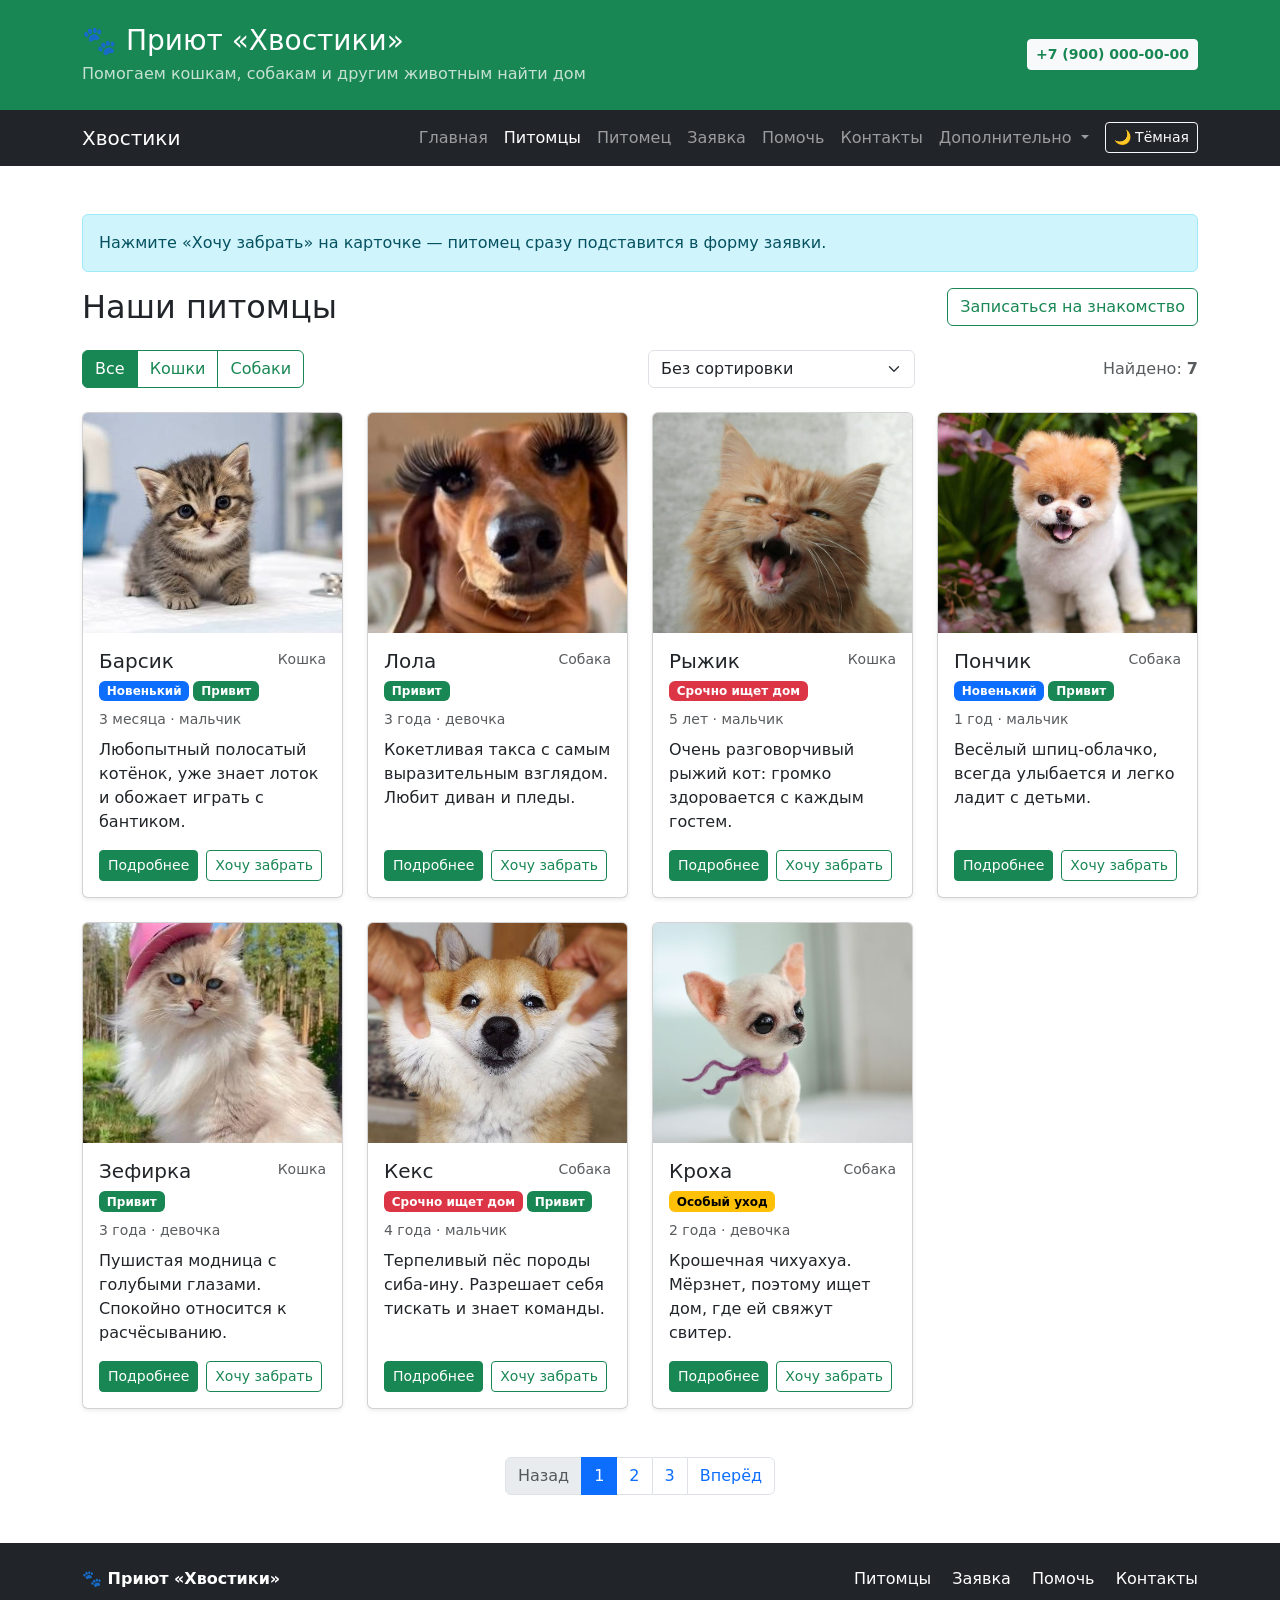
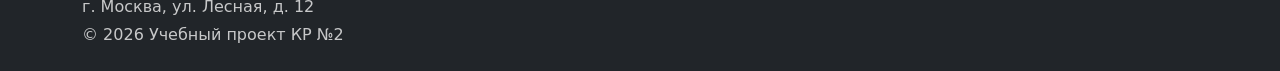
==== catalog.html @ 6a5b8a9f "feat: add real pet photos" ====
<!DOCTYPE html>
<html lang="ru">
<head>
  <meta charset="UTF-8">
  <meta name="viewport" content="width=device-width, initial-scale=1.0">
  <meta name="description" content="Каталог питомцев приюта «Хвостики»: кошки и собаки, которые ищут дом.">
  <title>Питомцы — Приют «Хвостики»</title>

  <script>
    try {
      const savedTheme = localStorage.getItem('theme');
      if (savedTheme) document.documentElement.setAttribute('data-bs-theme', savedTheme);
    } catch (e) {}
  </script>

  <link rel="stylesheet" href="vendor/bootstrap/css/bootstrap.min.css">
  <link rel="stylesheet" href="css/custom.css">
</head>
<body>
  <header class="bg-success text-white py-4">
    <div class="container">
      <div class="row align-items-center">
        <div class="col-12 col-md-8">
          <p class="h3 mb-1">🐾 Приют «Хвостики»</p>
          <p class="mb-0 opacity-75">
            Помогаем кошкам, собакам и другим животным найти дом
          </p>
        </div>

        <div class="col-12 col-md-4 text-md-end mt-3 mt-md-0">
          <a class="btn btn-light btn-sm text-success fw-semibold" href="tel:+79000000000">
            +7 (900) 000-00-00
          </a>
        </div>
      </div>
    </div>
  </header>

  <nav class="navbar navbar-expand-lg navbar-dark bg-dark">
    <div class="container">
      <a class="navbar-brand" href="index.html">Хвостики</a>

      <button
        class="navbar-toggler"
        type="button"
        data-bs-toggle="collapse"
        data-bs-target="#mainNavbar"
        aria-controls="mainNavbar"
        aria-expanded="false"
        aria-label="Переключить навигацию"
      >
        <span class="navbar-toggler-icon"></span>
      </button>

      <div class="collapse navbar-collapse" id="mainNavbar">
        <ul class="navbar-nav ms-auto align-items-lg-center">
          <li class="nav-item">
            <a class="nav-link" href="index.html">Главная</a>
          </li>
          <li class="nav-item">
            <a class="nav-link active" aria-current="page" href="catalog.html">Питомцы</a>
          </li>
          <li class="nav-item">
            <a class="nav-link" href="product.html">Питомец</a>
          </li>
          <li class="nav-item">
            <a class="nav-link" href="order.html">Заявка</a>
          </li>
          <li class="nav-item">
            <a class="nav-link" href="help.html">Помочь</a>
          </li>
          <li class="nav-item">
            <a class="nav-link" href="contacts.html">Контакты</a>
          </li>
          <li class="nav-item dropdown">
            <a
              class="nav-link dropdown-toggle"
              href="#"
              role="button"
              data-bs-toggle="dropdown"
              aria-expanded="false"
            >
              Дополнительно
            </a>
            <ul class="dropdown-menu dropdown-menu-end">
              <li><a class="dropdown-item" href="catalog.html">Все питомцы</a></li>
              <li><a class="dropdown-item" href="index.html#urgent">Срочно ищут дом</a></li>
              <li><a class="dropdown-item" href="help.html#volunteer">Стать волонтёром</a></li>
            </ul>
          </li>
          <li class="nav-item ms-lg-2">
            <button
              id="themeToggle"
              class="btn btn-outline-light btn-sm"
              type="button"
              aria-label="Переключить тему"
            >
              🌙 Тёмная
            </button>
          </li>
        </ul>
      </div>
    </div>
  </nav>

  <main class="container my-5">
    <div class="alert alert-info" role="alert">
      Нажмите «Хочу забрать» на карточке — питомец сразу подставится в форму заявки.
    </div>

    <div class="d-flex flex-wrap gap-2 justify-content-between align-items-center mb-4">
      <h1 class="h2 mb-0">Наши питомцы</h1>
      <button
        class="btn btn-outline-success"
        type="button"
        data-bs-toggle="modal"
        data-bs-target="#visitModal"
      >
        Записаться на знакомство
      </button>
    </div>

    <div class="row g-3 align-items-center mb-4">
      <div class="col-12 col-lg-6">
        <div class="btn-group flex-wrap" role="group" aria-label="Фильтр по виду животного">
          <input type="radio" class="btn-check" name="petFilter" id="filter-all" value="all" checked>
          <label class="btn btn-outline-success" for="filter-all">Все</label>

          <input type="radio" class="btn-check" name="petFilter" id="filter-cat" value="cat">
          <label class="btn btn-outline-success" for="filter-cat">Кошки</label>

          <input type="radio" class="btn-check" name="petFilter" id="filter-dog" value="dog">
          <label class="btn btn-outline-success" for="filter-dog">Собаки</label>

        </div>
      </div>

      <div class="col-12 col-md-6 col-lg-3">
        <label for="petSort" class="visually-hidden">Сортировка</label>
        <select id="petSort" class="form-select">
          <option value="default" selected>Без сортировки</option>
          <option value="young">Сначала молодые</option>
          <option value="old">Сначала взрослые</option>
        </select>
      </div>

      <div class="col-12 col-md-6 col-lg-3 text-md-end">
        <span class="text-body-secondary">Найдено: <span id="petCount" class="fw-bold">7</span></span>
      </div>
    </div>

    <div class="row g-4" id="petList">
        <div class="col-12 col-md-6 col-lg-3 pet-item" data-type="cat" data-age="3">
          <div class="card h-100 shadow-sm">
            <img src="images/barsik.jpg" class="card-img-top pet-img" alt="Полосатый котёнок Барсик сидит на столе у ветеринара" loading="lazy">
            <div class="card-body d-flex flex-column">
              <div class="d-flex justify-content-between align-items-start mb-2">
                <h3 class="card-title h5 mb-0">Барсик</h3>
                <span class="text-body-secondary small">Кошка</span>
              </div>
              <div class="d-flex flex-wrap gap-1 mb-2"><span class="badge text-bg-primary">Новенький</span> <span class="badge text-bg-success">Привит</span></div>
              <p class="small text-body-secondary mb-2">3 месяца · мальчик</p>
              <p class="card-text">Любопытный полосатый котёнок, уже знает лоток и обожает играть с бантиком.</p>

              <div class="d-flex gap-2 mt-auto">
                <a class="btn btn-success btn-sm" href="product.html">Подробнее</a>
                <a class="btn btn-outline-success btn-sm" href="order.html?pet=barsik">Хочу забрать</a>
              </div>
            </div>
          </div>
        </div>
        <div class="col-12 col-md-6 col-lg-3 pet-item" data-type="dog" data-age="36">
          <div class="card h-100 shadow-sm">
            <img src="images/lola.jpg" class="card-img-top pet-img" alt="Такса Лола смотрит в камеру" loading="lazy">
            <div class="card-body d-flex flex-column">
              <div class="d-flex justify-content-between align-items-start mb-2">
                <h3 class="card-title h5 mb-0">Лола</h3>
                <span class="text-body-secondary small">Собака</span>
              </div>
              <div class="d-flex flex-wrap gap-1 mb-2"><span class="badge text-bg-success">Привит</span></div>
              <p class="small text-body-secondary mb-2">3 года · девочка</p>
              <p class="card-text">Кокетливая такса с самым выразительным взглядом. Любит диван и пледы.</p>

              <div class="d-flex gap-2 mt-auto">
                <a class="btn btn-success btn-sm" href="product.html">Подробнее</a>
                <a class="btn btn-outline-success btn-sm" href="order.html?pet=lola">Хочу забрать</a>
              </div>
            </div>
          </div>
        </div>
        <div class="col-12 col-md-6 col-lg-3 pet-item" data-type="cat" data-age="60">
          <div class="card h-100 shadow-sm">
            <img src="images/ryzhik.jpg" class="card-img-top pet-img" alt="Рыжий кот Рыжик широко открыл рот" loading="lazy">
            <div class="card-body d-flex flex-column">
              <div class="d-flex justify-content-between align-items-start mb-2">
                <h3 class="card-title h5 mb-0">Рыжик</h3>
                <span class="text-body-secondary small">Кошка</span>
              </div>
              <div class="d-flex flex-wrap gap-1 mb-2"><span class="badge text-bg-danger">Срочно ищет дом</span></div>
              <p class="small text-body-secondary mb-2">5 лет · мальчик</p>
              <p class="card-text">Очень разговорчивый рыжий кот: громко здоровается с каждым гостем.</p>

              <div class="d-flex gap-2 mt-auto">
                <a class="btn btn-success btn-sm" href="product.html">Подробнее</a>
                <a class="btn btn-outline-success btn-sm" href="order.html?pet=ryzhik">Хочу забрать</a>
              </div>
            </div>
          </div>
        </div>
        <div class="col-12 col-md-6 col-lg-3 pet-item" data-type="dog" data-age="12">
          <div class="card h-100 shadow-sm">
            <img src="images/ponchik.jpg" class="card-img-top pet-img" alt="Белый шпиц Пончик улыбается в саду" loading="lazy">
            <div class="card-body d-flex flex-column">
              <div class="d-flex justify-content-between align-items-start mb-2">
                <h3 class="card-title h5 mb-0">Пончик</h3>
                <span class="text-body-secondary small">Собака</span>
              </div>
              <div class="d-flex flex-wrap gap-1 mb-2"><span class="badge text-bg-primary">Новенький</span> <span class="badge text-bg-success">Привит</span></div>
              <p class="small text-body-secondary mb-2">1 год · мальчик</p>
              <p class="card-text">Весёлый шпиц-облачко, всегда улыбается и легко ладит с детьми.</p>

              <div class="d-flex gap-2 mt-auto">
                <a class="btn btn-success btn-sm" href="product.html">Подробнее</a>
                <a class="btn btn-outline-success btn-sm" href="order.html?pet=ponchik">Хочу забрать</a>
              </div>
            </div>
          </div>
        </div>
        <div class="col-12 col-md-6 col-lg-3 pet-item" data-type="cat" data-age="36">
          <div class="card h-100 shadow-sm">
            <img src="images/zefirka.jpg" class="card-img-top pet-img" alt="Пушистая кошка Зефирка в розовой шляпе сидит на пне" loading="lazy">
            <div class="card-body d-flex flex-column">
              <div class="d-flex justify-content-between align-items-start mb-2">
                <h3 class="card-title h5 mb-0">Зефирка</h3>
                <span class="text-body-secondary small">Кошка</span>
              </div>
              <div class="d-flex flex-wrap gap-1 mb-2"><span class="badge text-bg-success">Привит</span></div>
              <p class="small text-body-secondary mb-2">3 года · девочка</p>
              <p class="card-text">Пушистая модница с голубыми глазами. Спокойно относится к расчёсыванию.</p>

              <div class="d-flex gap-2 mt-auto">
                <a class="btn btn-success btn-sm" href="product.html">Подробнее</a>
                <a class="btn btn-outline-success btn-sm" href="order.html?pet=zefirka">Хочу забрать</a>
              </div>
            </div>
          </div>
        </div>
        <div class="col-12 col-md-6 col-lg-3 pet-item" data-type="dog" data-age="48">
          <div class="card h-100 shadow-sm">
            <img src="images/keks.jpg" class="card-img-top pet-img" alt="Рыжая сиба-ину Кекс, которой оттягивают щёки" loading="lazy">
            <div class="card-body d-flex flex-column">
              <div class="d-flex justify-content-between align-items-start mb-2">
                <h3 class="card-title h5 mb-0">Кекс</h3>
                <span class="text-body-secondary small">Собака</span>
              </div>
              <div class="d-flex flex-wrap gap-1 mb-2"><span class="badge text-bg-danger">Срочно ищет дом</span> <span class="badge text-bg-success">Привит</span></div>
              <p class="small text-body-secondary mb-2">4 года · мальчик</p>
              <p class="card-text">Терпеливый пёс породы сиба-ину. Разрешает себя тискать и знает команды.</p>

              <div class="d-flex gap-2 mt-auto">
                <a class="btn btn-success btn-sm" href="product.html">Подробнее</a>
                <a class="btn btn-outline-success btn-sm" href="order.html?pet=keks">Хочу забрать</a>
              </div>
            </div>
          </div>
        </div>
        <div class="col-12 col-md-6 col-lg-3 pet-item" data-type="dog" data-age="24">
          <div class="card h-100 shadow-sm">
            <img src="images/kroha.jpg" class="card-img-top pet-img" alt="Маленькая чихуахуа Кроха с фиолетовым шарфиком" loading="lazy">
            <div class="card-body d-flex flex-column">
              <div class="d-flex justify-content-between align-items-start mb-2">
                <h3 class="card-title h5 mb-0">Кроха</h3>
                <span class="text-body-secondary small">Собака</span>
              </div>
              <div class="d-flex flex-wrap gap-1 mb-2"><span class="badge text-bg-warning">Особый уход</span></div>
              <p class="small text-body-secondary mb-2">2 года · девочка</p>
              <p class="card-text">Крошечная чихуахуа. Мёрзнет, поэтому ищет дом, где ей свяжут свитер.</p>

              <div class="d-flex gap-2 mt-auto">
                <a class="btn btn-success btn-sm" href="product.html">Подробнее</a>
                <a class="btn btn-outline-success btn-sm" href="order.html?pet=kroha">Хочу забрать</a>
              </div>
            </div>
          </div>
        </div>
    </div>

    <div id="petEmpty" class="alert alert-secondary mt-4 d-none" role="status">
      В этой категории пока никого нет.
    </div>

    <nav aria-label="Страницы каталога" class="mt-5">
      <ul class="pagination justify-content-center">
        <li class="page-item disabled">
          <span class="page-link">Назад</span>
        </li>
        <li class="page-item active" aria-current="page">
          <span class="page-link">1</span>
        </li>
        <li class="page-item"><a class="page-link" href="#">2</a></li>
        <li class="page-item"><a class="page-link" href="#">3</a></li>
        <li class="page-item">
          <a class="page-link" href="#">Вперёд</a>
        </li>
      </ul>
    </nav>
  </main>

  <footer class="bg-dark text-white py-4 mt-5">
    <div class="container">
      <div class="row g-3">
        <div class="col-12 col-md-6">
          <p class="fw-semibold mb-1">🐾 Приют «Хвостики»</p>
          <p class="mb-1 opacity-75">г. Москва, ул. Лесная, д. 12</p>
          <p class="mb-0 opacity-75">&copy; 2026 Учебный проект КР №2</p>
        </div>

        <div class="col-12 col-md-6 text-md-end">
          <a class="text-white text-decoration-none me-3" href="catalog.html">Питомцы</a>
          <a class="text-white text-decoration-none me-3" href="order.html">Заявка</a>
          <a class="text-white text-decoration-none me-3" href="help.html">Помочь</a>
          <a class="text-white text-decoration-none" href="contacts.html">Контакты</a>
        </div>
      </div>
    </div>
  </footer>

  <div
    class="modal fade"
    id="visitModal"
    tabindex="-1"
    aria-labelledby="visitModalLabel"
    aria-hidden="true"
  >
    <div class="modal-dialog">
      <div class="modal-content">
        <form class="js-validate-form" novalidate>
          <div class="modal-header">
            <h2 class="modal-title h5" id="visitModalLabel">
              Записаться на знакомство
            </h2>
            <button
              type="button"
              class="btn-close"
              data-bs-dismiss="modal"
              aria-label="Закрыть"
            ></button>
          </div>

          <div class="modal-body">
            <p class="text-body-secondary">
              Приходите познакомиться с питомцем вживую. Мы подтвердим время по телефону.
            </p>

            <div class="mb-3">
              <label for="visit-name" class="form-label">Имя *</label>
              <input id="visit-name" name="name" type="text" class="form-control" required>
              <div class="invalid-feedback">Введите имя.</div>
            </div>

            <div class="mb-3">
              <label for="visit-phone" class="form-label">Телефон *</label>
              <input id="visit-phone" name="phone" type="tel" class="form-control" required>
              <div class="invalid-feedback">Введите телефон.</div>
            </div>

            <div class="mb-3">
              <label for="visit-day" class="form-label">Удобный день *</label>
              <select id="visit-day" name="day" class="form-select" required>
                <option value="" selected>Выберите день</option>
                <option value="sat">Суббота</option>
                <option value="sun">Воскресенье</option>
                <option value="weekday">Будний день после 17:00</option>
              </select>
              <div class="invalid-feedback">Выберите день визита.</div>
            </div>

            <div class="form-check">
              <input id="visit-agree" name="agree" class="form-check-input" type="checkbox" required>
              <label class="form-check-label" for="visit-agree">
                Согласен на обработку данных
              </label>
            </div>
          </div>

          <div class="modal-footer">
            <button type="button" class="btn btn-secondary" data-bs-dismiss="modal">
              Закрыть
            </button>
            <button type="submit" class="btn btn-success">
              Записаться
            </button>
          </div>
        </form>
      </div>
    </div>
  </div>

  <div class="toast-container position-fixed bottom-0 end-0 p-3">
    <div id="formToast" class="toast align-items-center text-bg-success border-0" role="status" aria-live="polite" aria-atomic="true">
      <div class="d-flex">
        <div class="toast-body">
          Спасибо! Заявка отправлена, мы свяжемся с вами в течение дня.
        </div>
        <button type="button" class="btn-close btn-close-white me-2 m-auto" data-bs-dismiss="toast" aria-label="Закрыть"></button>
      </div>
    </div>
  </div>

  <script src="vendor/bootstrap/js/bootstrap.bundle.min.js"></script>
  <script src="js/main.js"></script>
</body>
</html>
---- css/custom.css ----
body {
  min-height: 100vh;
}

/* Фото питомцев в карточках */
.pet-img {
  height: 220px;
  object-fit: cover;
  object-position: center 30%;
}

/* Большое фото на странице питомца */
.pet-img-lg {
  width: 100%;
  height: 420px;
  object-fit: cover;
}

/* Слайды карусели историй */
.promo-slide {
  min-height: 280px;
  padding-inline: 4rem !important;
}

/* Цифры в блоке «Приют в цифрах» */
.stat-number {
  font-size: 2.75rem;
  font-weight: 700;
}

/* ===== Анимация смены темы: собака тянет занавес ===== */
.theme-curtain {
  position: fixed;
  top: 0;
  bottom: 0;
  left: 0;
  width: 0;
  z-index: 2000;
  pointer-events: none;
  /* складки занавеса */
  background:
    repeating-linear-gradient(
      90deg,
      rgba(255, 255, 255, 0.05) 0 18px,
      rgba(0, 0, 0, 0.25) 18px 40px
    ),
    #1f2340;
  box-shadow: 6px 0 18px rgba(0, 0, 0, 0.45);
  transition: opacity 0.3s ease;
}

.theme-curtain.is-hiding {
  opacity: 0;
}

.theme-dog {
  position: fixed;
  bottom: 12px;
  z-index: 2001;
  width: 168px;
  pointer-events: none;
  image-rendering: pixelated;
  animation: dog-trot 0.18s steps(2) infinite;
}

/* «Бег»: собака подпрыгивает на каждом шаге */
@keyframes dog-trot {
  from { transform: translateY(0); }
  to { transform: translateY(-8px); }
}
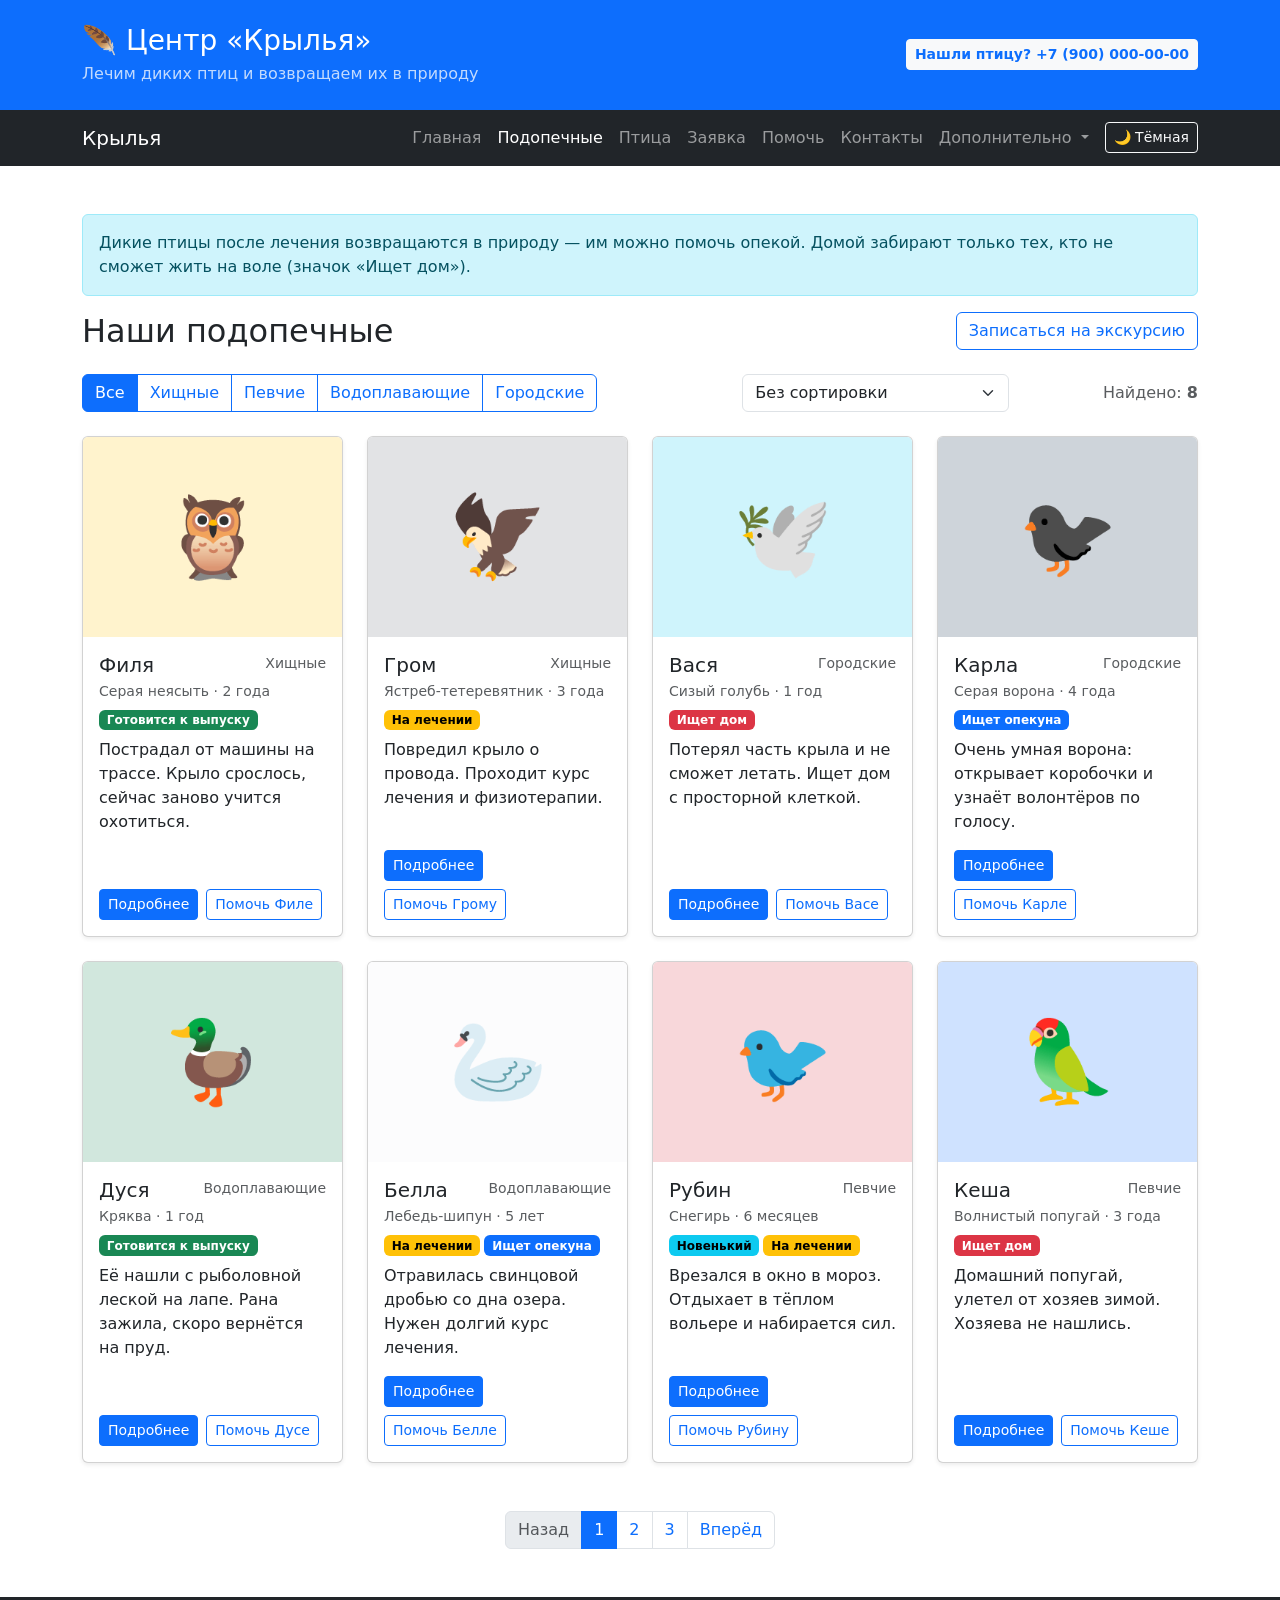
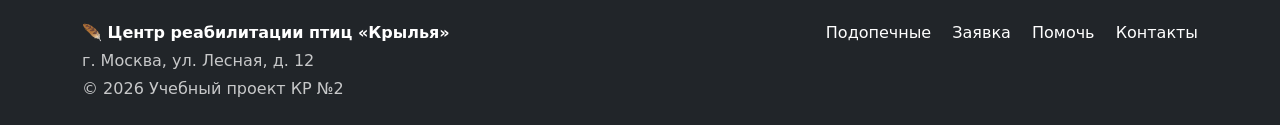
==== commit fee364ae: "feat: change project theme to bird rehabilitation center" ====
--- a/catalog.html
+++ b/catalog.html
@@ -3,8 +3,8 @@
 <head>
   <meta charset="UTF-8">
   <meta name="viewport" content="width=device-width, initial-scale=1.0">
-  <meta name="description" content="Каталог питомцев приюта «Хвостики»: кошки и собаки, которые ищут дом.">
-  <title>Питомцы — Приют «Хвостики»</title>
+  <meta name="description" content="Подопечные центра «Крылья»: хищные, певчие, водоплавающие и городские птицы на лечении и реабилитации.">
+  <title>Подопечные — Центр реабилитации птиц «Крылья»</title>
 
   <script>
     try {
@@ -17,19 +17,19 @@
   <link rel="stylesheet" href="css/custom.css">
 </head>
 <body>
-  <header class="bg-success text-white py-4">
+  <header class="bg-primary text-white py-4">
     <div class="container">
       <div class="row align-items-center">
         <div class="col-12 col-md-8">
-          <p class="h3 mb-1">🐾 Приют «Хвостики»</p>
+          <p class="h3 mb-1">🪶 Центр «Крылья»</p>
           <p class="mb-0 opacity-75">
-            Помогаем кошкам, собакам и другим животным найти дом
+            Лечим диких птиц и возвращаем их в природу
           </p>
         </div>
 
         <div class="col-12 col-md-4 text-md-end mt-3 mt-md-0">
-          <a class="btn btn-light btn-sm text-success fw-semibold" href="tel:+79000000000">
-            +7 (900) 000-00-00
+          <a class="btn btn-light btn-sm text-primary fw-semibold" href="tel:+79000000000">
+            Нашли птицу? +7 (900) 000-00-00
           </a>
         </div>
       </div>
@@ -38,7 +38,7 @@
 
   <nav class="navbar navbar-expand-lg navbar-dark bg-dark">
     <div class="container">
-      <a class="navbar-brand" href="index.html">Хвостики</a>
+      <a class="navbar-brand" href="index.html">Крылья</a>
 
       <button
         class="navbar-toggler"
@@ -58,10 +58,10 @@
             <a class="nav-link" href="index.html">Главная</a>
           </li>
           <li class="nav-item">
-            <a class="nav-link active" aria-current="page" href="catalog.html">Питомцы</a>
-          </li>
-          <li class="nav-item">
-            <a class="nav-link" href="product.html">Питомец</a>
+            <a class="nav-link active" aria-current="page" href="catalog.html">Подопечные</a>
+          </li>
+          <li class="nav-item">
+            <a class="nav-link" href="product.html">Птица</a>
           </li>
           <li class="nav-item">
             <a class="nav-link" href="order.html">Заявка</a>
@@ -83,8 +83,8 @@
               Дополнительно
             </a>
             <ul class="dropdown-menu dropdown-menu-end">
-              <li><a class="dropdown-item" href="catalog.html">Все питомцы</a></li>
-              <li><a class="dropdown-item" href="index.html#urgent">Срочно ищут дом</a></li>
+              <li><a class="dropdown-item" href="catalog.html">Все подопечные</a></li>
+              <li><a class="dropdown-item" href="contacts.html#found">Нашли птицу?</a></li>
               <li><a class="dropdown-item" href="help.html#volunteer">Стать волонтёром</a></li>
             </ul>
           </li>
@@ -105,188 +105,213 @@
 
   <main class="container my-5">
     <div class="alert alert-info" role="alert">
-      Нажмите «Хочу забрать» на карточке — питомец сразу подставится в форму заявки.
+      Дикие птицы после лечения возвращаются в природу — им можно помочь опекой.
+      Домой забирают только тех, кто не сможет жить на воле (значок «Ищет дом»).
     </div>
 
     <div class="d-flex flex-wrap gap-2 justify-content-between align-items-center mb-4">
-      <h1 class="h2 mb-0">Наши питомцы</h1>
+      <h1 class="h2 mb-0">Наши подопечные</h1>
       <button
-        class="btn btn-outline-success"
+        class="btn btn-outline-primary"
         type="button"
         data-bs-toggle="modal"
-        data-bs-target="#visitModal"
+        data-bs-target="#tourModal"
       >
-        Записаться на знакомство
+        Записаться на экскурсию
       </button>
     </div>
 
     <div class="row g-3 align-items-center mb-4">
-      <div class="col-12 col-lg-6">
-        <div class="btn-group flex-wrap" role="group" aria-label="Фильтр по виду животного">
-          <input type="radio" class="btn-check" name="petFilter" id="filter-all" value="all" checked>
-          <label class="btn btn-outline-success" for="filter-all">Все</label>
-
-          <input type="radio" class="btn-check" name="petFilter" id="filter-cat" value="cat">
-          <label class="btn btn-outline-success" for="filter-cat">Кошки</label>
-
-          <input type="radio" class="btn-check" name="petFilter" id="filter-dog" value="dog">
-          <label class="btn btn-outline-success" for="filter-dog">Собаки</label>
-
-        </div>
-      </div>
-
-      <div class="col-12 col-md-6 col-lg-3">
-        <label for="petSort" class="visually-hidden">Сортировка</label>
-        <select id="petSort" class="form-select">
+      <div class="col-12 col-xl-7">
+        <div class="btn-group flex-wrap" role="group" aria-label="Фильтр по группе птиц">
+          <input type="radio" class="btn-check" name="birdFilter" id="filter-all" value="all" checked>
+          <label class="btn btn-outline-primary" for="filter-all">Все</label>
+
+          <input type="radio" class="btn-check" name="birdFilter" id="filter-predator" value="predator">
+          <label class="btn btn-outline-primary" for="filter-predator">Хищные</label>
+
+          <input type="radio" class="btn-check" name="birdFilter" id="filter-song" value="song">
+          <label class="btn btn-outline-primary" for="filter-song">Певчие</label>
+
+          <input type="radio" class="btn-check" name="birdFilter" id="filter-water" value="water">
+          <label class="btn btn-outline-primary" for="filter-water">Водоплавающие</label>
+
+          <input type="radio" class="btn-check" name="birdFilter" id="filter-city" value="city">
+          <label class="btn btn-outline-primary" for="filter-city">Городские</label>
+        </div>
+      </div>
+
+      <div class="col-12 col-md-6 col-xl-3">
+        <label for="birdSort" class="visually-hidden">Сортировка</label>
+        <select id="birdSort" class="form-select">
           <option value="default" selected>Без сортировки</option>
           <option value="young">Сначала молодые</option>
           <option value="old">Сначала взрослые</option>
         </select>
       </div>
 
-      <div class="col-12 col-md-6 col-lg-3 text-md-end">
-        <span class="text-body-secondary">Найдено: <span id="petCount" class="fw-bold">7</span></span>
-      </div>
-    </div>
-
-    <div class="row g-4" id="petList">
-        <div class="col-12 col-md-6 col-lg-3 pet-item" data-type="cat" data-age="3">
-          <div class="card h-100 shadow-sm">
-            <img src="images/barsik.jpg" class="card-img-top pet-img" alt="Полосатый котёнок Барсик сидит на столе у ветеринара" loading="lazy">
-            <div class="card-body d-flex flex-column">
-              <div class="d-flex justify-content-between align-items-start mb-2">
-                <h3 class="card-title h5 mb-0">Барсик</h3>
-                <span class="text-body-secondary small">Кошка</span>
-              </div>
-              <div class="d-flex flex-wrap gap-1 mb-2"><span class="badge text-bg-primary">Новенький</span> <span class="badge text-bg-success">Привит</span></div>
-              <p class="small text-body-secondary mb-2">3 месяца · мальчик</p>
-              <p class="card-text">Любопытный полосатый котёнок, уже знает лоток и обожает играть с бантиком.</p>
-
-              <div class="d-flex gap-2 mt-auto">
-                <a class="btn btn-success btn-sm" href="product.html">Подробнее</a>
-                <a class="btn btn-outline-success btn-sm" href="order.html?pet=barsik">Хочу забрать</a>
-              </div>
-            </div>
-          </div>
-        </div>
-        <div class="col-12 col-md-6 col-lg-3 pet-item" data-type="dog" data-age="36">
-          <div class="card h-100 shadow-sm">
-            <img src="images/lola.jpg" class="card-img-top pet-img" alt="Такса Лола смотрит в камеру" loading="lazy">
-            <div class="card-body d-flex flex-column">
-              <div class="d-flex justify-content-between align-items-start mb-2">
-                <h3 class="card-title h5 mb-0">Лола</h3>
-                <span class="text-body-secondary small">Собака</span>
-              </div>
-              <div class="d-flex flex-wrap gap-1 mb-2"><span class="badge text-bg-success">Привит</span></div>
-              <p class="small text-body-secondary mb-2">3 года · девочка</p>
-              <p class="card-text">Кокетливая такса с самым выразительным взглядом. Любит диван и пледы.</p>
-
-              <div class="d-flex gap-2 mt-auto">
-                <a class="btn btn-success btn-sm" href="product.html">Подробнее</a>
-                <a class="btn btn-outline-success btn-sm" href="order.html?pet=lola">Хочу забрать</a>
-              </div>
-            </div>
-          </div>
-        </div>
-        <div class="col-12 col-md-6 col-lg-3 pet-item" data-type="cat" data-age="60">
-          <div class="card h-100 shadow-sm">
-            <img src="images/ryzhik.jpg" class="card-img-top pet-img" alt="Рыжий кот Рыжик широко открыл рот" loading="lazy">
-            <div class="card-body d-flex flex-column">
-              <div class="d-flex justify-content-between align-items-start mb-2">
-                <h3 class="card-title h5 mb-0">Рыжик</h3>
-                <span class="text-body-secondary small">Кошка</span>
-              </div>
-              <div class="d-flex flex-wrap gap-1 mb-2"><span class="badge text-bg-danger">Срочно ищет дом</span></div>
-              <p class="small text-body-secondary mb-2">5 лет · мальчик</p>
-              <p class="card-text">Очень разговорчивый рыжий кот: громко здоровается с каждым гостем.</p>
-
-              <div class="d-flex gap-2 mt-auto">
-                <a class="btn btn-success btn-sm" href="product.html">Подробнее</a>
-                <a class="btn btn-outline-success btn-sm" href="order.html?pet=ryzhik">Хочу забрать</a>
-              </div>
-            </div>
-          </div>
-        </div>
-        <div class="col-12 col-md-6 col-lg-3 pet-item" data-type="dog" data-age="12">
-          <div class="card h-100 shadow-sm">
-            <img src="images/ponchik.jpg" class="card-img-top pet-img" alt="Белый шпиц Пончик улыбается в саду" loading="lazy">
-            <div class="card-body d-flex flex-column">
-              <div class="d-flex justify-content-between align-items-start mb-2">
-                <h3 class="card-title h5 mb-0">Пончик</h3>
-                <span class="text-body-secondary small">Собака</span>
-              </div>
-              <div class="d-flex flex-wrap gap-1 mb-2"><span class="badge text-bg-primary">Новенький</span> <span class="badge text-bg-success">Привит</span></div>
-              <p class="small text-body-secondary mb-2">1 год · мальчик</p>
-              <p class="card-text">Весёлый шпиц-облачко, всегда улыбается и легко ладит с детьми.</p>
-
-              <div class="d-flex gap-2 mt-auto">
-                <a class="btn btn-success btn-sm" href="product.html">Подробнее</a>
-                <a class="btn btn-outline-success btn-sm" href="order.html?pet=ponchik">Хочу забрать</a>
-              </div>
-            </div>
-          </div>
-        </div>
-        <div class="col-12 col-md-6 col-lg-3 pet-item" data-type="cat" data-age="36">
-          <div class="card h-100 shadow-sm">
-            <img src="images/zefirka.jpg" class="card-img-top pet-img" alt="Пушистая кошка Зефирка в розовой шляпе сидит на пне" loading="lazy">
-            <div class="card-body d-flex flex-column">
-              <div class="d-flex justify-content-between align-items-start mb-2">
-                <h3 class="card-title h5 mb-0">Зефирка</h3>
-                <span class="text-body-secondary small">Кошка</span>
-              </div>
-              <div class="d-flex flex-wrap gap-1 mb-2"><span class="badge text-bg-success">Привит</span></div>
-              <p class="small text-body-secondary mb-2">3 года · девочка</p>
-              <p class="card-text">Пушистая модница с голубыми глазами. Спокойно относится к расчёсыванию.</p>
-
-              <div class="d-flex gap-2 mt-auto">
-                <a class="btn btn-success btn-sm" href="product.html">Подробнее</a>
-                <a class="btn btn-outline-success btn-sm" href="order.html?pet=zefirka">Хочу забрать</a>
-              </div>
-            </div>
-          </div>
-        </div>
-        <div class="col-12 col-md-6 col-lg-3 pet-item" data-type="dog" data-age="48">
-          <div class="card h-100 shadow-sm">
-            <img src="images/keks.jpg" class="card-img-top pet-img" alt="Рыжая сиба-ину Кекс, которой оттягивают щёки" loading="lazy">
-            <div class="card-body d-flex flex-column">
-              <div class="d-flex justify-content-between align-items-start mb-2">
-                <h3 class="card-title h5 mb-0">Кекс</h3>
-                <span class="text-body-secondary small">Собака</span>
-              </div>
-              <div class="d-flex flex-wrap gap-1 mb-2"><span class="badge text-bg-danger">Срочно ищет дом</span> <span class="badge text-bg-success">Привит</span></div>
-              <p class="small text-body-secondary mb-2">4 года · мальчик</p>
-              <p class="card-text">Терпеливый пёс породы сиба-ину. Разрешает себя тискать и знает команды.</p>
-
-              <div class="d-flex gap-2 mt-auto">
-                <a class="btn btn-success btn-sm" href="product.html">Подробнее</a>
-                <a class="btn btn-outline-success btn-sm" href="order.html?pet=keks">Хочу забрать</a>
-              </div>
-            </div>
-          </div>
-        </div>
-        <div class="col-12 col-md-6 col-lg-3 pet-item" data-type="dog" data-age="24">
-          <div class="card h-100 shadow-sm">
-            <img src="images/kroha.jpg" class="card-img-top pet-img" alt="Маленькая чихуахуа Кроха с фиолетовым шарфиком" loading="lazy">
-            <div class="card-body d-flex flex-column">
-              <div class="d-flex justify-content-between align-items-start mb-2">
-                <h3 class="card-title h5 mb-0">Кроха</h3>
-                <span class="text-body-secondary small">Собака</span>
-              </div>
-              <div class="d-flex flex-wrap gap-1 mb-2"><span class="badge text-bg-warning">Особый уход</span></div>
-              <p class="small text-body-secondary mb-2">2 года · девочка</p>
-              <p class="card-text">Крошечная чихуахуа. Мёрзнет, поэтому ищет дом, где ей свяжут свитер.</p>
-
-              <div class="d-flex gap-2 mt-auto">
-                <a class="btn btn-success btn-sm" href="product.html">Подробнее</a>
-                <a class="btn btn-outline-success btn-sm" href="order.html?pet=kroha">Хочу забрать</a>
-              </div>
-            </div>
-          </div>
-        </div>
-    </div>
-
-    <div id="petEmpty" class="alert alert-secondary mt-4 d-none" role="status">
-      В этой категории пока никого нет.
+      <div class="col-12 col-md-6 col-xl-2 text-md-end">
+        <span class="text-body-secondary">Найдено: <span id="birdCount" class="fw-bold">8</span></span>
+      </div>
+    </div>
+
+    <div class="row g-4" id="birdList">
+        <div class="col-12 col-md-6 col-lg-3 bird-item" data-type="predator" data-age="24">
+          <div class="card h-100 shadow-sm">
+            <div class="bird-photo bg-warning-subtle card-img-top" role="img" aria-label="Серая неясыть Филя">🦉</div>
+            <div class="card-body d-flex flex-column">
+              <div class="d-flex justify-content-between align-items-start mb-1">
+                <h3 class="card-title h5 mb-0">Филя</h3>
+                <span class="text-body-secondary small">Хищные</span>
+              </div>
+              <p class="small text-body-secondary mb-2">Серая неясыть · 2 года</p>
+              <div class="d-flex flex-wrap gap-1 mb-2"><span class="badge text-bg-success">Готовится к выпуску</span></div>
+              <p class="card-text">Пострадал от машины на трассе. Крыло срослось, сейчас заново учится охотиться.</p>
+
+              <div class="d-flex flex-wrap gap-2 mt-auto">
+                <a class="btn btn-primary btn-sm" href="product.html">Подробнее</a>
+                <a class="btn btn-outline-primary btn-sm" href="order.html?bird=filya">Помочь Филе</a>
+              </div>
+            </div>
+          </div>
+        </div>
+        <div class="col-12 col-md-6 col-lg-3 bird-item" data-type="predator" data-age="36">
+          <div class="card h-100 shadow-sm">
+            <div class="bird-photo bg-secondary-subtle card-img-top" role="img" aria-label="Ястреб-тетеревятник Гром">🦅</div>
+            <div class="card-body d-flex flex-column">
+              <div class="d-flex justify-content-between align-items-start mb-1">
+                <h3 class="card-title h5 mb-0">Гром</h3>
+                <span class="text-body-secondary small">Хищные</span>
+              </div>
+              <p class="small text-body-secondary mb-2">Ястреб-тетеревятник · 3 года</p>
+              <div class="d-flex flex-wrap gap-1 mb-2"><span class="badge text-bg-warning">На лечении</span></div>
+              <p class="card-text">Повредил крыло о провода. Проходит курс лечения и физиотерапии.</p>
+
+              <div class="d-flex flex-wrap gap-2 mt-auto">
+                <a class="btn btn-primary btn-sm" href="product-grom.html">Подробнее</a>
+                <a class="btn btn-outline-primary btn-sm" href="order.html?bird=grom">Помочь Грому</a>
+              </div>
+            </div>
+          </div>
+        </div>
+        <div class="col-12 col-md-6 col-lg-3 bird-item" data-type="city" data-age="12">
+          <div class="card h-100 shadow-sm">
+            <div class="bird-photo bg-info-subtle card-img-top" role="img" aria-label="Сизый голубь Вася">🕊️</div>
+            <div class="card-body d-flex flex-column">
+              <div class="d-flex justify-content-between align-items-start mb-1">
+                <h3 class="card-title h5 mb-0">Вася</h3>
+                <span class="text-body-secondary small">Городские</span>
+              </div>
+              <p class="small text-body-secondary mb-2">Сизый голубь · 1 год</p>
+              <div class="d-flex flex-wrap gap-1 mb-2"><span class="badge text-bg-danger">Ищет дом</span></div>
+              <p class="card-text">Потерял часть крыла и не сможет летать. Ищет дом с просторной клеткой.</p>
+
+              <div class="d-flex flex-wrap gap-2 mt-auto">
+                <a class="btn btn-primary btn-sm" href="product-vasya.html">Подробнее</a>
+                <a class="btn btn-outline-primary btn-sm" href="order.html?bird=vasya">Помочь Васе</a>
+              </div>
+            </div>
+          </div>
+        </div>
+        <div class="col-12 col-md-6 col-lg-3 bird-item" data-type="city" data-age="48">
+          <div class="card h-100 shadow-sm">
+            <div class="bird-photo bg-dark-subtle card-img-top" role="img" aria-label="Серая ворона Карла">🐦‍⬛</div>
+            <div class="card-body d-flex flex-column">
+              <div class="d-flex justify-content-between align-items-start mb-1">
+                <h3 class="card-title h5 mb-0">Карла</h3>
+                <span class="text-body-secondary small">Городские</span>
+              </div>
+              <p class="small text-body-secondary mb-2">Серая ворона · 4 года</p>
+              <div class="d-flex flex-wrap gap-1 mb-2"><span class="badge text-bg-primary">Ищет опекуна</span></div>
+              <p class="card-text">Очень умная ворона: открывает коробочки и узнаёт волонтёров по голосу.</p>
+
+              <div class="d-flex flex-wrap gap-2 mt-auto">
+                <a class="btn btn-primary btn-sm" href="product-karla.html">Подробнее</a>
+                <a class="btn btn-outline-primary btn-sm" href="order.html?bird=karla">Помочь Карле</a>
+              </div>
+            </div>
+          </div>
+        </div>
+        <div class="col-12 col-md-6 col-lg-3 bird-item" data-type="water" data-age="12">
+          <div class="card h-100 shadow-sm">
+            <div class="bird-photo bg-success-subtle card-img-top" role="img" aria-label="Кряква Дуся">🦆</div>
+            <div class="card-body d-flex flex-column">
+              <div class="d-flex justify-content-between align-items-start mb-1">
+                <h3 class="card-title h5 mb-0">Дуся</h3>
+                <span class="text-body-secondary small">Водоплавающие</span>
+              </div>
+              <p class="small text-body-secondary mb-2">Кряква · 1 год</p>
+              <div class="d-flex flex-wrap gap-1 mb-2"><span class="badge text-bg-success">Готовится к выпуску</span></div>
+              <p class="card-text">Её нашли с рыболовной леской на лапе. Рана зажила, скоро вернётся на пруд.</p>
+
+              <div class="d-flex flex-wrap gap-2 mt-auto">
+                <a class="btn btn-primary btn-sm" href="product-dusya.html">Подробнее</a>
+                <a class="btn btn-outline-primary btn-sm" href="order.html?bird=dusya">Помочь Дусе</a>
+              </div>
+            </div>
+          </div>
+        </div>
+        <div class="col-12 col-md-6 col-lg-3 bird-item" data-type="water" data-age="60">
+          <div class="card h-100 shadow-sm">
+            <div class="bird-photo bg-light-subtle card-img-top" role="img" aria-label="Лебедь-шипун Белла">🦢</div>
+            <div class="card-body d-flex flex-column">
+              <div class="d-flex justify-content-between align-items-start mb-1">
+                <h3 class="card-title h5 mb-0">Белла</h3>
+                <span class="text-body-secondary small">Водоплавающие</span>
+              </div>
+              <p class="small text-body-secondary mb-2">Лебедь-шипун · 5 лет</p>
+              <div class="d-flex flex-wrap gap-1 mb-2"><span class="badge text-bg-warning">На лечении</span> <span class="badge text-bg-primary">Ищет опекуна</span></div>
+              <p class="card-text">Отравилась свинцовой дробью со дна озера. Нужен долгий курс лечения.</p>
+
+              <div class="d-flex flex-wrap gap-2 mt-auto">
+                <a class="btn btn-primary btn-sm" href="product-bella.html">Подробнее</a>
+                <a class="btn btn-outline-primary btn-sm" href="order.html?bird=bella">Помочь Белле</a>
+              </div>
+            </div>
+          </div>
+        </div>
+        <div class="col-12 col-md-6 col-lg-3 bird-item" data-type="song" data-age="6">
+          <div class="card h-100 shadow-sm">
+            <div class="bird-photo bg-danger-subtle card-img-top" role="img" aria-label="Снегирь Рубин">🐦</div>
+            <div class="card-body d-flex flex-column">
+              <div class="d-flex justify-content-between align-items-start mb-1">
+                <h3 class="card-title h5 mb-0">Рубин</h3>
+                <span class="text-body-secondary small">Певчие</span>
+              </div>
+              <p class="small text-body-secondary mb-2">Снегирь · 6 месяцев</p>
+              <div class="d-flex flex-wrap gap-1 mb-2"><span class="badge text-bg-info">Новенький</span> <span class="badge text-bg-warning">На лечении</span></div>
+              <p class="card-text">Врезался в окно в мороз. Отдыхает в тёплом вольере и набирается сил.</p>
+
+              <div class="d-flex flex-wrap gap-2 mt-auto">
+                <a class="btn btn-primary btn-sm" href="product-rubin.html">Подробнее</a>
+                <a class="btn btn-outline-primary btn-sm" href="order.html?bird=rubin">Помочь Рубину</a>
+              </div>
+            </div>
+          </div>
+        </div>
+        <div class="col-12 col-md-6 col-lg-3 bird-item" data-type="song" data-age="36">
+          <div class="card h-100 shadow-sm">
+            <div class="bird-photo bg-primary-subtle card-img-top" role="img" aria-label="Волнистый попугай Кеша">🦜</div>
+            <div class="card-body d-flex flex-column">
+              <div class="d-flex justify-content-between align-items-start mb-1">
+                <h3 class="card-title h5 mb-0">Кеша</h3>
+                <span class="text-body-secondary small">Певчие</span>
+              </div>
+              <p class="small text-body-secondary mb-2">Волнистый попугай · 3 года</p>
+              <div class="d-flex flex-wrap gap-1 mb-2"><span class="badge text-bg-danger">Ищет дом</span></div>
+              <p class="card-text">Домашний попугай, улетел от хозяев зимой. Хозяева не нашлись.</p>
+
+              <div class="d-flex flex-wrap gap-2 mt-auto">
+                <a class="btn btn-primary btn-sm" href="product-kesha.html">Подробнее</a>
+                <a class="btn btn-outline-primary btn-sm" href="order.html?bird=kesha">Помочь Кеше</a>
+              </div>
+            </div>
+          </div>
+        </div>
+    </div>
+
+    <div id="birdEmpty" class="alert alert-secondary mt-4 d-none" role="status">
+      В этой группе сейчас нет птиц.
     </div>
 
     <nav aria-label="Страницы каталога" class="mt-5">
@@ -310,13 +335,13 @@
     <div class="container">
       <div class="row g-3">
         <div class="col-12 col-md-6">
-          <p class="fw-semibold mb-1">🐾 Приют «Хвостики»</p>
+          <p class="fw-semibold mb-1">🪶 Центр реабилитации птиц «Крылья»</p>
           <p class="mb-1 opacity-75">г. Москва, ул. Лесная, д. 12</p>
           <p class="mb-0 opacity-75">&copy; 2026 Учебный проект КР №2</p>
         </div>
 
         <div class="col-12 col-md-6 text-md-end">
-          <a class="text-white text-decoration-none me-3" href="catalog.html">Питомцы</a>
+          <a class="text-white text-decoration-none me-3" href="catalog.html">Подопечные</a>
           <a class="text-white text-decoration-none me-3" href="order.html">Заявка</a>
           <a class="text-white text-decoration-none me-3" href="help.html">Помочь</a>
           <a class="text-white text-decoration-none" href="contacts.html">Контакты</a>
@@ -327,17 +352,17 @@
 
   <div
     class="modal fade"
-    id="visitModal"
+    id="tourModal"
     tabindex="-1"
-    aria-labelledby="visitModalLabel"
+    aria-labelledby="tourModalLabel"
     aria-hidden="true"
   >
     <div class="modal-dialog">
       <div class="modal-content">
         <form class="js-validate-form" novalidate>
           <div class="modal-header">
-            <h2 class="modal-title h5" id="visitModalLabel">
-              Записаться на знакомство
+            <h2 class="modal-title h5" id="tourModalLabel">
+              Записаться на экскурсию
             </h2>
             <button
               type="button"
@@ -349,35 +374,35 @@
 
           <div class="modal-body">
             <p class="text-body-secondary">
-              Приходите познакомиться с питомцем вживую. Мы подтвердим время по телефону.
+              На экскурсии вы увидите вольеры, познакомитесь с птицами-«послами» и узнаете, как помочь найденной птице.
             </p>
 
             <div class="mb-3">
-              <label for="visit-name" class="form-label">Имя *</label>
-              <input id="visit-name" name="name" type="text" class="form-control" required>
+              <label for="tour-name" class="form-label">Имя *</label>
+              <input id="tour-name" name="name" type="text" class="form-control" required>
               <div class="invalid-feedback">Введите имя.</div>
             </div>
 
             <div class="mb-3">
-              <label for="visit-phone" class="form-label">Телефон *</label>
-              <input id="visit-phone" name="phone" type="tel" class="form-control" required>
+              <label for="tour-phone" class="form-label">Телефон *</label>
+              <input id="tour-phone" name="phone" type="tel" class="form-control" required>
               <div class="invalid-feedback">Введите телефон.</div>
             </div>
 
             <div class="mb-3">
-              <label for="visit-day" class="form-label">Удобный день *</label>
-              <select id="visit-day" name="day" class="form-select" required>
+              <label for="tour-day" class="form-label">Удобный день *</label>
+              <select id="tour-day" name="day" class="form-select" required>
                 <option value="" selected>Выберите день</option>
-                <option value="sat">Суббота</option>
-                <option value="sun">Воскресенье</option>
-                <option value="weekday">Будний день после 17:00</option>
+                <option value="sat">Суббота, 12:00</option>
+                <option value="sun">Воскресенье, 12:00</option>
+                <option value="school">Будний день — для школьной группы</option>
               </select>
-              <div class="invalid-feedback">Выберите день визита.</div>
+              <div class="invalid-feedback">Выберите день экскурсии.</div>
             </div>
 
             <div class="form-check">
-              <input id="visit-agree" name="agree" class="form-check-input" type="checkbox" required>
-              <label class="form-check-label" for="visit-agree">
+              <input id="tour-agree" name="agree" class="form-check-input" type="checkbox" required>
+              <label class="form-check-label" for="tour-agree">
                 Согласен на обработку данных
               </label>
             </div>
@@ -387,7 +412,7 @@
             <button type="button" class="btn btn-secondary" data-bs-dismiss="modal">
               Закрыть
             </button>
-            <button type="submit" class="btn btn-success">
+            <button type="submit" class="btn btn-primary">
               Записаться
             </button>
           </div>
--- a/css/custom.css
+++ b/css/custom.css
@@ -2,18 +2,19 @@
   min-height: 100vh;
 }
 
-/* Фото питомцев в карточках */
-.pet-img {
-  height: 220px;
-  object-fit: cover;
-  object-position: center 30%;
+/* Заглушка фото птицы: эмодзи на цветном фоне */
+.bird-photo {
+  height: 200px;
+  display: flex;
+  align-items: center;
+  justify-content: center;
+  font-size: 5rem;
+  line-height: 1;
 }
 
-/* Большое фото на странице питомца */
-.pet-img-lg {
-  width: 100%;
-  height: 420px;
-  object-fit: cover;
+.bird-photo-lg {
+  height: 380px;
+  font-size: 10rem;
 }
 
 /* Слайды карусели историй */
@@ -22,13 +23,13 @@
   padding-inline: 4rem !important;
 }
 
-/* Цифры в блоке «Приют в цифрах» */
+/* Цифры в блоке «Центр в цифрах» */
 .stat-number {
   font-size: 2.75rem;
   font-weight: 700;
 }
 
-/* ===== Анимация смены темы: собака тянет занавес ===== */
+/* ===== Анимация смены темы: птица тянет занавес ===== */
 .theme-curtain {
   position: fixed;
   top: 0;
@@ -37,14 +38,15 @@
   width: 0;
   z-index: 2000;
   pointer-events: none;
-  /* складки занавеса */
+  /* ночное небо со звёздами */
   background:
-    repeating-linear-gradient(
-      90deg,
-      rgba(255, 255, 255, 0.05) 0 18px,
-      rgba(0, 0, 0, 0.25) 18px 40px
-    ),
-    #1f2340;
+    radial-gradient(2px 2px at 20% 30%, #fff 50%, transparent 51%),
+    radial-gradient(2px 2px at 70% 15%, #fff 50%, transparent 51%),
+    radial-gradient(1.5px 1.5px at 45% 60%, #fff 50%, transparent 51%),
+    radial-gradient(2px 2px at 85% 75%, #fff 50%, transparent 51%),
+    radial-gradient(1.5px 1.5px at 10% 85%, #fff 50%, transparent 51%),
+    linear-gradient(180deg, #0d1b3d 0%, #1f2340 100%);
+  background-size: 240px 240px, 240px 240px, 240px 240px, 240px 240px, 240px 240px, auto;
   box-shadow: 6px 0 18px rgba(0, 0, 0, 0.45);
   transition: opacity 0.3s ease;
 }
@@ -53,18 +55,30 @@
   opacity: 0;
 }
 
-.theme-dog {
+.theme-bird {
   position: fixed;
-  bottom: 12px;
+  top: 40%;
   z-index: 2001;
   width: 168px;
+  height: 120px;
   pointer-events: none;
-  image-rendering: pixelated;
-  animation: dog-trot 0.18s steps(2) infinite;
 }
 
-/* «Бег»: собака подпрыгивает на каждом шаге */
-@keyframes dog-trot {
-  from { transform: translateY(0); }
-  to { transform: translateY(-8px); }
+/* Летит влево — отражаем по горизонтали */
+.theme-bird--left {
+  transform: scaleX(-1);
 }
+
+/* Спрайт из двух кадров: крылья вверх и вниз */
+.theme-bird__sprite {
+  width: 100%;
+  height: 100%;
+  background: url("../images/bird-sprite.png") 0 0 / 200% 100% no-repeat;
+  image-rendering: pixelated;
+  animation: bird-flap 0.24s steps(1) infinite;
+}
+
+@keyframes bird-flap {
+  0% { background-position: 0 0; }
+  50% { background-position: 100% 0; }
+}
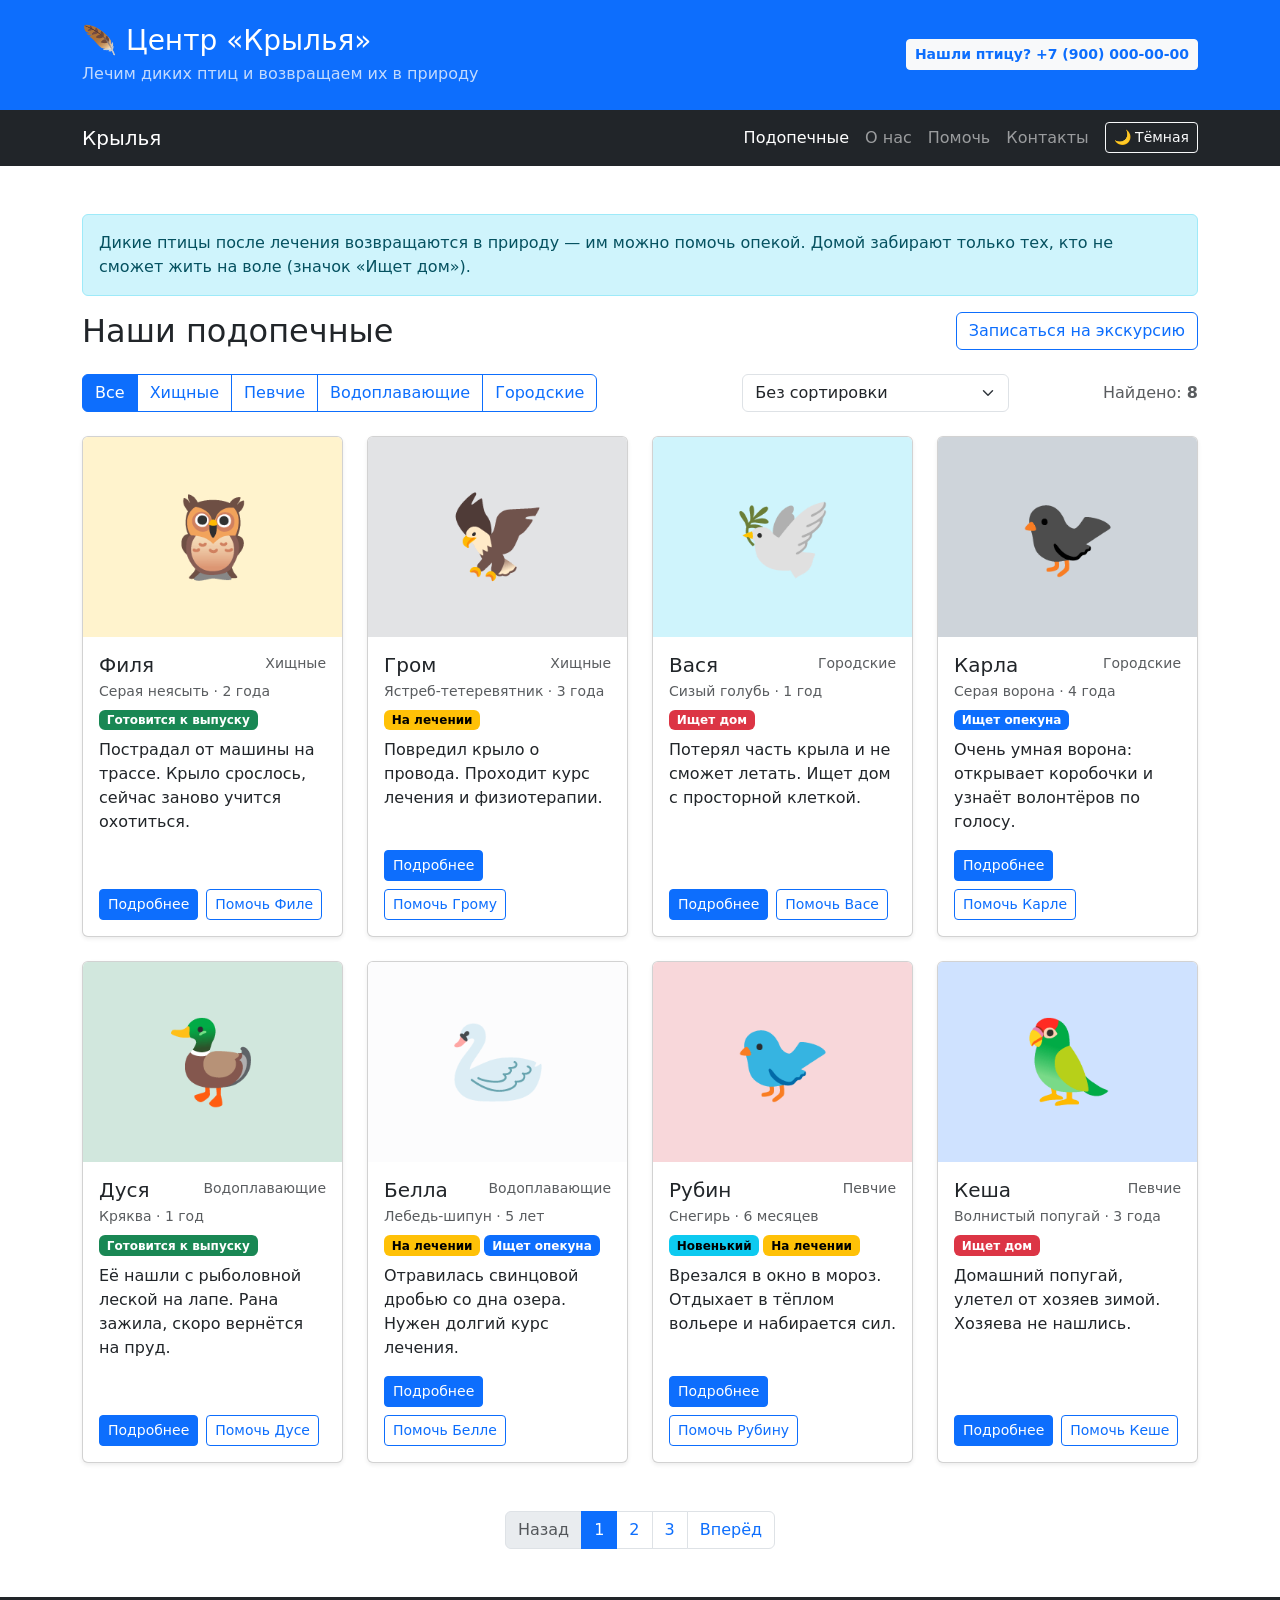
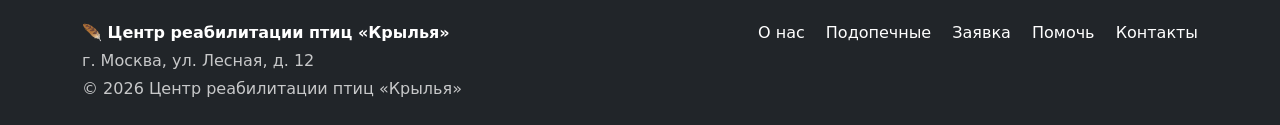
==== commit 0e85e643: "feat: add about section and simplify site navigation Increase workflow emoji size by 1.5, update sha" ====
--- a/catalog.html
+++ b/catalog.html
@@ -55,38 +55,16 @@
       <div class="collapse navbar-collapse" id="mainNavbar">
         <ul class="navbar-nav ms-auto align-items-lg-center">
           <li class="nav-item">
-            <a class="nav-link" href="index.html">Главная</a>
-          </li>
-          <li class="nav-item">
             <a class="nav-link active" aria-current="page" href="catalog.html">Подопечные</a>
           </li>
           <li class="nav-item">
-            <a class="nav-link" href="product.html">Птица</a>
-          </li>
-          <li class="nav-item">
-            <a class="nav-link" href="order.html">Заявка</a>
+            <a class="nav-link" href="index.html#about">О нас</a>
           </li>
           <li class="nav-item">
             <a class="nav-link" href="help.html">Помочь</a>
           </li>
           <li class="nav-item">
             <a class="nav-link" href="contacts.html">Контакты</a>
-          </li>
-          <li class="nav-item dropdown">
-            <a
-              class="nav-link dropdown-toggle"
-              href="#"
-              role="button"
-              data-bs-toggle="dropdown"
-              aria-expanded="false"
-            >
-              Дополнительно
-            </a>
-            <ul class="dropdown-menu dropdown-menu-end">
-              <li><a class="dropdown-item" href="catalog.html">Все подопечные</a></li>
-              <li><a class="dropdown-item" href="contacts.html#found">Нашли птицу?</a></li>
-              <li><a class="dropdown-item" href="help.html#volunteer">Стать волонтёром</a></li>
-            </ul>
           </li>
           <li class="nav-item ms-lg-2">
             <button
@@ -337,10 +315,11 @@
         <div class="col-12 col-md-6">
           <p class="fw-semibold mb-1">🪶 Центр реабилитации птиц «Крылья»</p>
           <p class="mb-1 opacity-75">г. Москва, ул. Лесная, д. 12</p>
-          <p class="mb-0 opacity-75">&copy; 2026 Учебный проект КР №2</p>
+          <p class="mb-0 opacity-75">&copy; 2026 Центр реабилитации птиц «Крылья»</p>
         </div>
 
         <div class="col-12 col-md-6 text-md-end">
+          <a class="text-white text-decoration-none me-3" href="index.html#about">О нас</a>
           <a class="text-white text-decoration-none me-3" href="catalog.html">Подопечные</a>
           <a class="text-white text-decoration-none me-3" href="order.html">Заявка</a>
           <a class="text-white text-decoration-none me-3" href="help.html">Помочь</a>
--- a/css/custom.css
+++ b/css/custom.css
@@ -27,6 +27,13 @@
 .stat-number {
   font-size: 2.75rem;
   font-weight: 700;
+}
+
+/* Эмодзи этапов работы: в 1,5 раза крупнее адаптивного размера .fs-2 */
+.workflow-emoji {
+  display: inline-block;
+  font-size: 1.5em;
+  line-height: 1;
 }
 
 /* ===== Анимация смены темы: птица тянет занавес ===== */
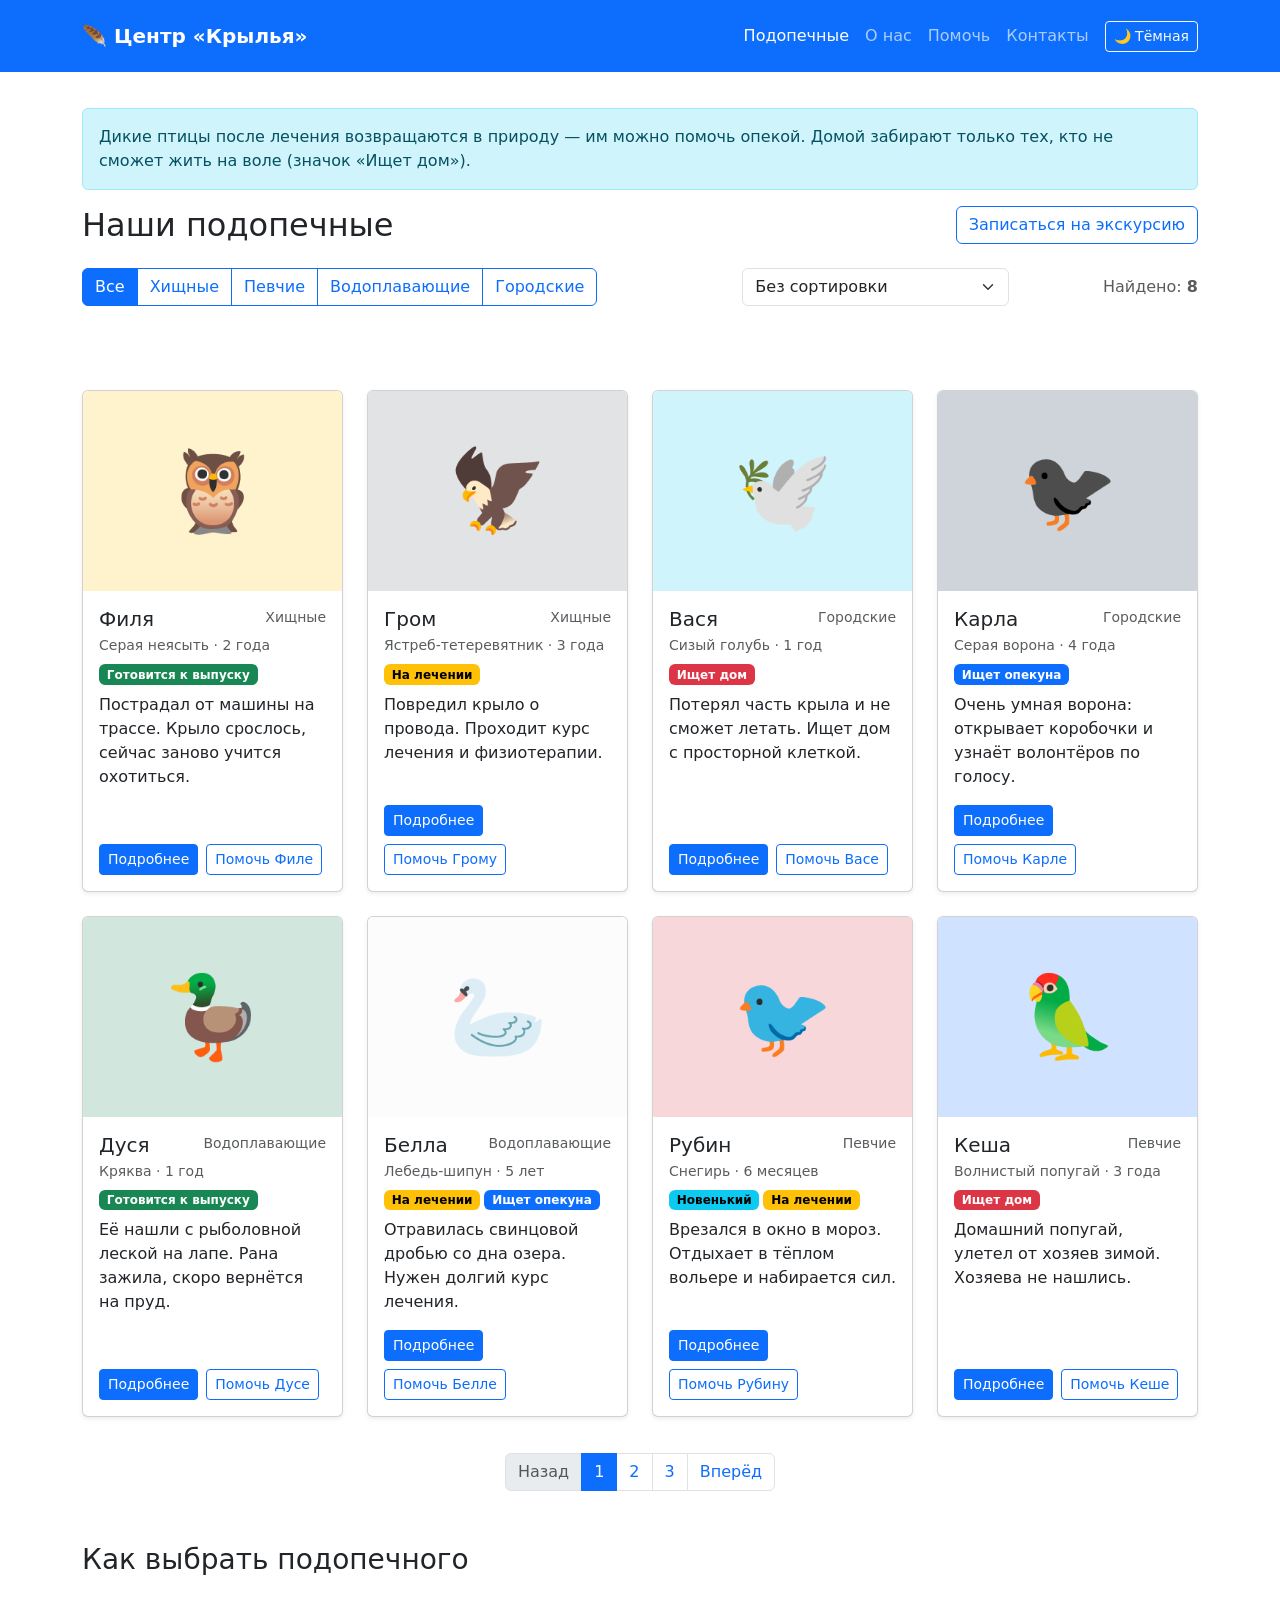
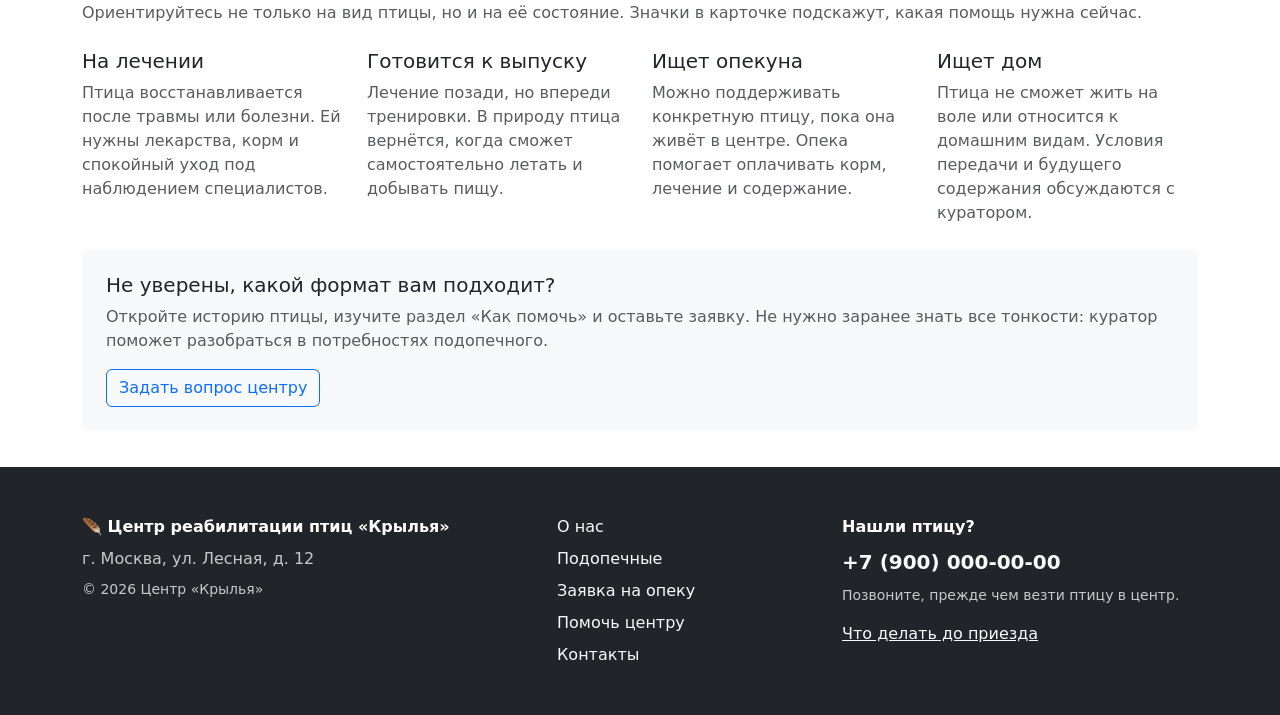
==== commit 411155ab: "feat: unify header and expand page layouts Move phone to the shared footer, enforce three/two screen" ====
--- a/catalog.html
+++ b/catalog.html
@@ -17,71 +17,55 @@
   <link rel="stylesheet" href="css/custom.css">
 </head>
 <body>
-  <header class="bg-primary text-white py-4">
-    <div class="container">
-      <div class="row align-items-center">
-        <div class="col-12 col-md-8">
-          <p class="h3 mb-1">🪶 Центр «Крылья»</p>
-          <p class="mb-0 opacity-75">
-            Лечим диких птиц и возвращаем их в природу
-          </p>
-        </div>
-
-        <div class="col-12 col-md-4 text-md-end mt-3 mt-md-0">
-          <a class="btn btn-light btn-sm text-primary fw-semibold" href="tel:+79000000000">
-            Нашли птицу? +7 (900) 000-00-00
-          </a>
-        </div>
-      </div>
-    </div>
+  <header class="site-header bg-primary" data-bs-theme="dark">
+    <nav class="navbar navbar-expand-lg py-3" aria-label="Основная навигация">
+      <div class="container">
+        <a class="navbar-brand" href="index.html">🪶 Центр «Крылья»</a>
+
+        <button
+          class="navbar-toggler"
+          type="button"
+          data-bs-toggle="collapse"
+          data-bs-target="#mainNavbar"
+          aria-controls="mainNavbar"
+          aria-expanded="false"
+          aria-label="Переключить навигацию"
+        >
+          <span class="navbar-toggler-icon"></span>
+        </button>
+
+        <div class="collapse navbar-collapse" id="mainNavbar">
+          <ul class="navbar-nav ms-auto align-items-lg-center">
+            <li class="nav-item">
+              <a class="nav-link active" aria-current="page" href="catalog.html">Подопечные</a>
+            </li>
+            <li class="nav-item">
+              <a class="nav-link" href="index.html#about">О нас</a>
+            </li>
+            <li class="nav-item">
+              <a class="nav-link" href="help.html">Помочь</a>
+            </li>
+            <li class="nav-item">
+              <a class="nav-link" href="contacts.html">Контакты</a>
+            </li>
+            <li class="nav-item ms-lg-2">
+              <button
+                id="themeToggle"
+                class="btn btn-outline-light btn-sm"
+                type="button"
+                aria-label="Переключить тему"
+              >
+                🌙 Тёмная
+              </button>
+            </li>
+          </ul>
+        </div>
+      </div>
+    </nav>
   </header>
 
-  <nav class="navbar navbar-expand-lg navbar-dark bg-dark">
-    <div class="container">
-      <a class="navbar-brand" href="index.html">Крылья</a>
-
-      <button
-        class="navbar-toggler"
-        type="button"
-        data-bs-toggle="collapse"
-        data-bs-target="#mainNavbar"
-        aria-controls="mainNavbar"
-        aria-expanded="false"
-        aria-label="Переключить навигацию"
-      >
-        <span class="navbar-toggler-icon"></span>
-      </button>
-
-      <div class="collapse navbar-collapse" id="mainNavbar">
-        <ul class="navbar-nav ms-auto align-items-lg-center">
-          <li class="nav-item">
-            <a class="nav-link active" aria-current="page" href="catalog.html">Подопечные</a>
-          </li>
-          <li class="nav-item">
-            <a class="nav-link" href="index.html#about">О нас</a>
-          </li>
-          <li class="nav-item">
-            <a class="nav-link" href="help.html">Помочь</a>
-          </li>
-          <li class="nav-item">
-            <a class="nav-link" href="contacts.html">Контакты</a>
-          </li>
-          <li class="nav-item ms-lg-2">
-            <button
-              id="themeToggle"
-              class="btn btn-outline-light btn-sm"
-              type="button"
-              aria-label="Переключить тему"
-            >
-              🌙 Тёмная
-            </button>
-          </li>
-        </ul>
-      </div>
-    </div>
-  </nav>
-
-  <main class="container my-5">
+  <main class="container page-content">
+    <div class="catalog-intro">
     <div class="alert alert-info" role="alert">
       Дикие птицы после лечения возвращаются в природу — им можно помочь опекой.
       Домой забирают только тех, кто не сможет жить на воле (значок «Ищет дом»).
@@ -131,6 +115,8 @@
       <div class="col-12 col-md-6 col-xl-2 text-md-end">
         <span class="text-body-secondary">Найдено: <span id="birdCount" class="fw-bold">8</span></span>
       </div>
+    </div>
+
     </div>
 
     <div class="row g-4" id="birdList">
@@ -307,23 +293,58 @@
         </li>
       </ul>
     </nav>
+
+    <section aria-labelledby="catalog-guide-title">
+      <h2 class="h3 mb-4" id="catalog-guide-title">Как выбрать подопечного</h2>
+      <p class="text-body-secondary mb-4">Ориентируйтесь не только на вид птицы, но и на её состояние. Значки в карточке подскажут, какая помощь нужна сейчас.</p>
+      <div class="row g-4 mb-4">
+        <div class="col-12 col-md-6 col-xl-3">
+          <h3 class="h5">На лечении</h3>
+          <p class="text-body-secondary mb-0">Птица восстанавливается после травмы или болезни. Ей нужны лекарства, корм и спокойный уход под наблюдением специалистов.</p>
+        </div>
+        <div class="col-12 col-md-6 col-xl-3">
+          <h3 class="h5">Готовится к выпуску</h3>
+          <p class="text-body-secondary mb-0">Лечение позади, но впереди тренировки. В природу птица вернётся, когда сможет самостоятельно летать и добывать пищу.</p>
+        </div>
+        <div class="col-12 col-md-6 col-xl-3">
+          <h3 class="h5">Ищет опекуна</h3>
+          <p class="text-body-secondary mb-0">Можно поддерживать конкретную птицу, пока она живёт в центре. Опека помогает оплачивать корм, лечение и содержание.</p>
+        </div>
+        <div class="col-12 col-md-6 col-xl-3">
+          <h3 class="h5">Ищет дом</h3>
+          <p class="text-body-secondary mb-0">Птица не сможет жить на воле или относится к домашним видам. Условия передачи и будущего содержания обсуждаются с куратором.</p>
+        </div>
+      </div>
+      <div class="bg-body-tertiary rounded p-4">
+        <h3 class="h5">Не уверены, какой формат вам подходит?</h3>
+        <p class="text-body-secondary">Откройте историю птицы, изучите раздел «Как помочь» и оставьте заявку. Не нужно заранее знать все тонкости: куратор поможет разобраться в потребностях подопечного.</p>
+        <a class="btn btn-outline-primary" href="contacts.html">Задать вопрос центру</a>
+      </div>
+    </section>
   </main>
 
-  <footer class="bg-dark text-white py-4 mt-5">
+  <footer class="site-footer bg-dark text-white py-5">
     <div class="container">
-      <div class="row g-3">
-        <div class="col-12 col-md-6">
-          <p class="fw-semibold mb-1">🪶 Центр реабилитации птиц «Крылья»</p>
-          <p class="mb-1 opacity-75">г. Москва, ул. Лесная, д. 12</p>
-          <p class="mb-0 opacity-75">&copy; 2026 Центр реабилитации птиц «Крылья»</p>
-        </div>
-
-        <div class="col-12 col-md-6 text-md-end">
-          <a class="text-white text-decoration-none me-3" href="index.html#about">О нас</a>
-          <a class="text-white text-decoration-none me-3" href="catalog.html">Подопечные</a>
-          <a class="text-white text-decoration-none me-3" href="order.html">Заявка</a>
-          <a class="text-white text-decoration-none me-3" href="help.html">Помочь</a>
-          <a class="text-white text-decoration-none" href="contacts.html">Контакты</a>
+      <div class="row g-4">
+        <div class="col-12 col-lg-5">
+          <p class="fw-semibold mb-2">🪶 Центр реабилитации птиц «Крылья»</p>
+          <p class="mb-2 opacity-75">г. Москва, ул. Лесная, д. 12</p>
+          <p class="small mb-0 opacity-75">&copy; 2026 Центр «Крылья»</p>
+        </div>
+        <div class="col-12 col-sm-6 col-lg-3">
+          <nav class="d-flex flex-column align-items-start gap-2" aria-label="Навигация в подвале">
+            <a class="link-light text-decoration-none" href="index.html#about">О нас</a>
+            <a class="link-light text-decoration-none" href="catalog.html">Подопечные</a>
+            <a class="link-light text-decoration-none" href="order.html">Заявка на опеку</a>
+            <a class="link-light text-decoration-none" href="help.html">Помочь центру</a>
+            <a class="link-light text-decoration-none" href="contacts.html">Контакты</a>
+          </nav>
+        </div>
+        <div class="col-12 col-sm-6 col-lg-4">
+          <p class="fw-semibold mb-2">Нашли птицу?</p>
+          <a class="link-light text-decoration-none fs-5 fw-semibold text-nowrap" href="tel:+79000000000">+7 (900) 000-00-00</a>
+          <p class="small opacity-75 mt-2 mb-3">Позвоните, прежде чем везти птицу в центр.</p>
+          <a class="link-light" href="contacts.html#found">Что делать до приезда</a>
         </div>
       </div>
     </div>
--- a/css/custom.css
+++ b/css/custom.css
@@ -1,5 +1,48 @@
+/* Полная страница: два экрана, главная — три. Контент может расти свободно. */
 body {
-  min-height: 100vh;
+  display: flex;
+  flex-direction: column;
+  min-height: 200vh;
+  min-height: 200svh;
+}
+
+body.home-page {
+  min-height: 300vh;
+  min-height: 300svh;
+}
+
+.site-header,
+.site-footer {
+  flex-shrink: 0;
+}
+
+.page-content {
+  flex: 1 0 auto;
+  display: flex;
+  flex-direction: column;
+  justify-content: space-between;
+  gap: clamp(2rem, 4vh, 3.5rem);
+  padding-block: clamp(2rem, 4vh, 3.5rem);
+}
+
+/* Отступы между крупными блоками задаёт общий ритм, а не сумма utility-классов. */
+.page-content > * {
+  margin-top: 0 !important;
+  margin-bottom: 0 !important;
+}
+
+.site-header .navbar-brand {
+  font-weight: 600;
+}
+
+.site-footer a:focus-visible {
+  outline: 2px solid currentColor;
+  outline-offset: 4px;
+}
+
+.content-note {
+  border-left: 3px solid var(--bs-primary);
+  padding-left: 1.25rem;
 }
 
 /* Заглушка фото птицы: эмодзи на цветном фоне */
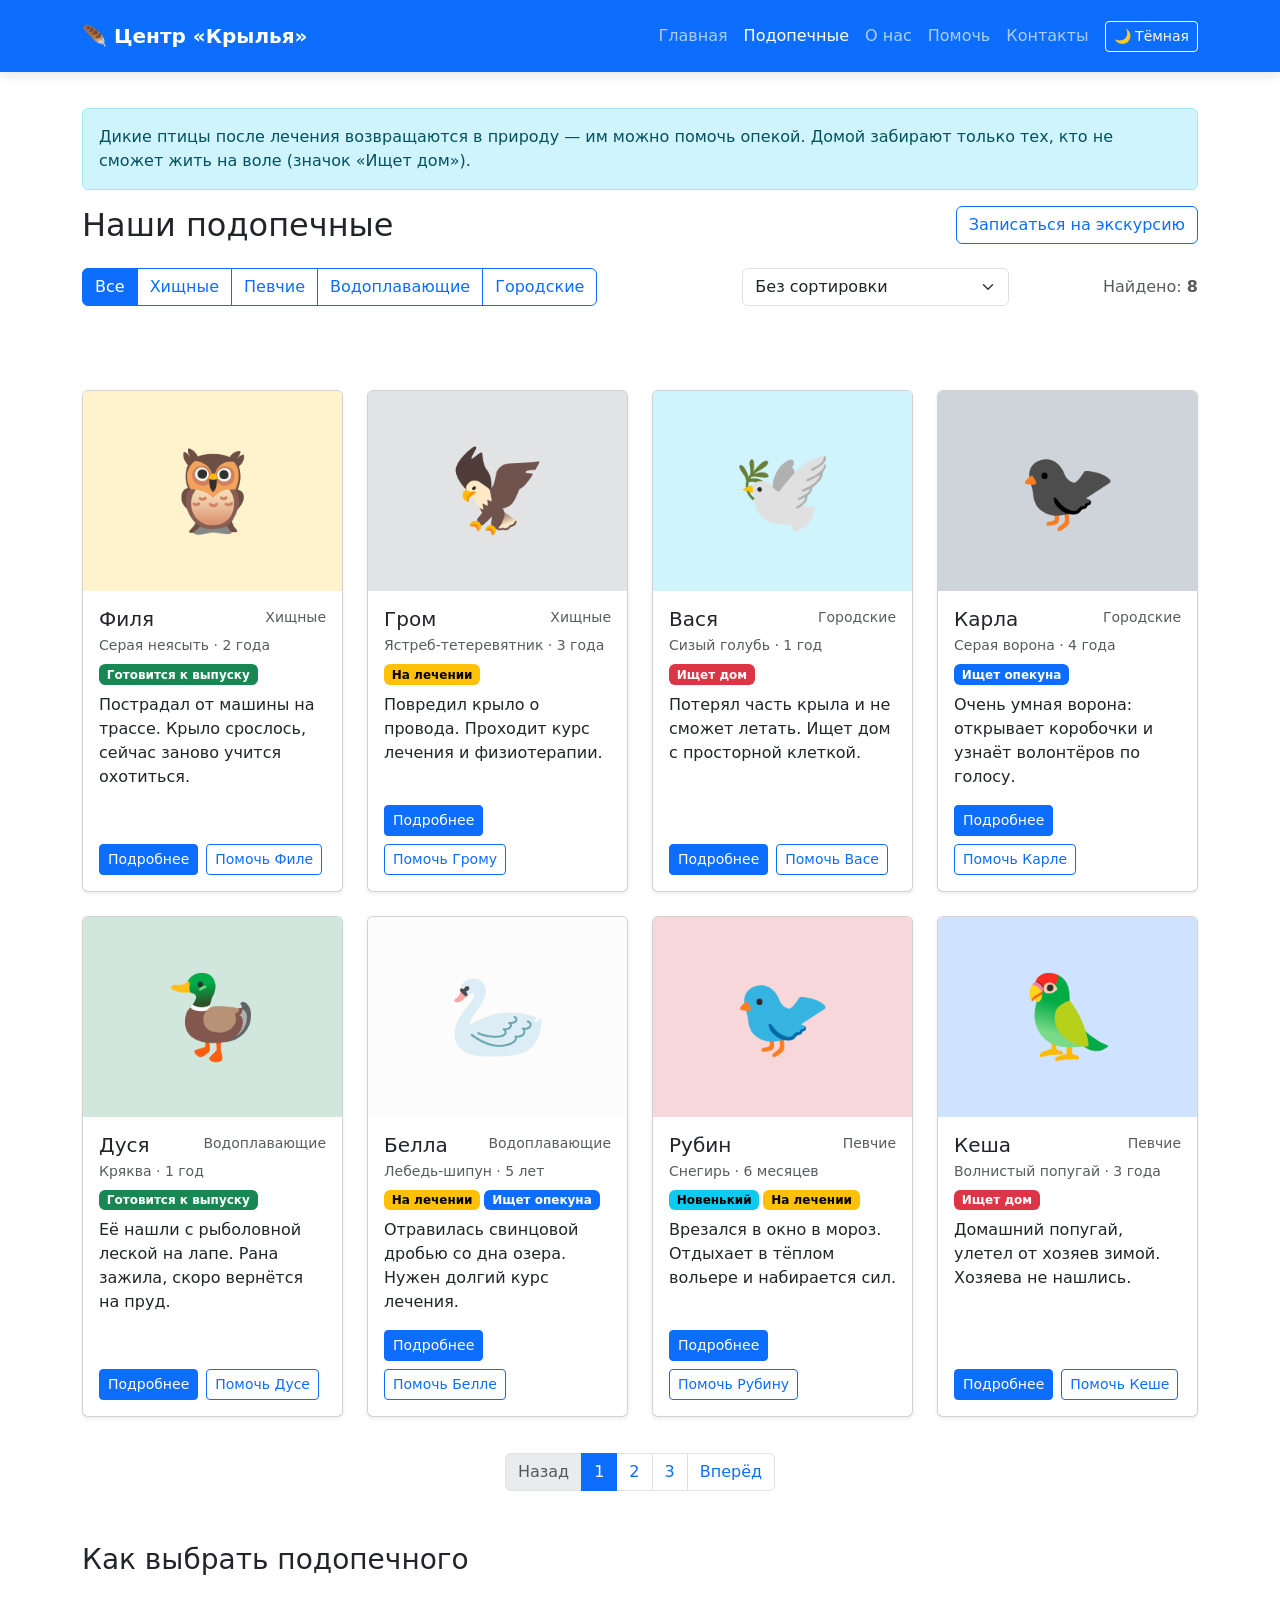
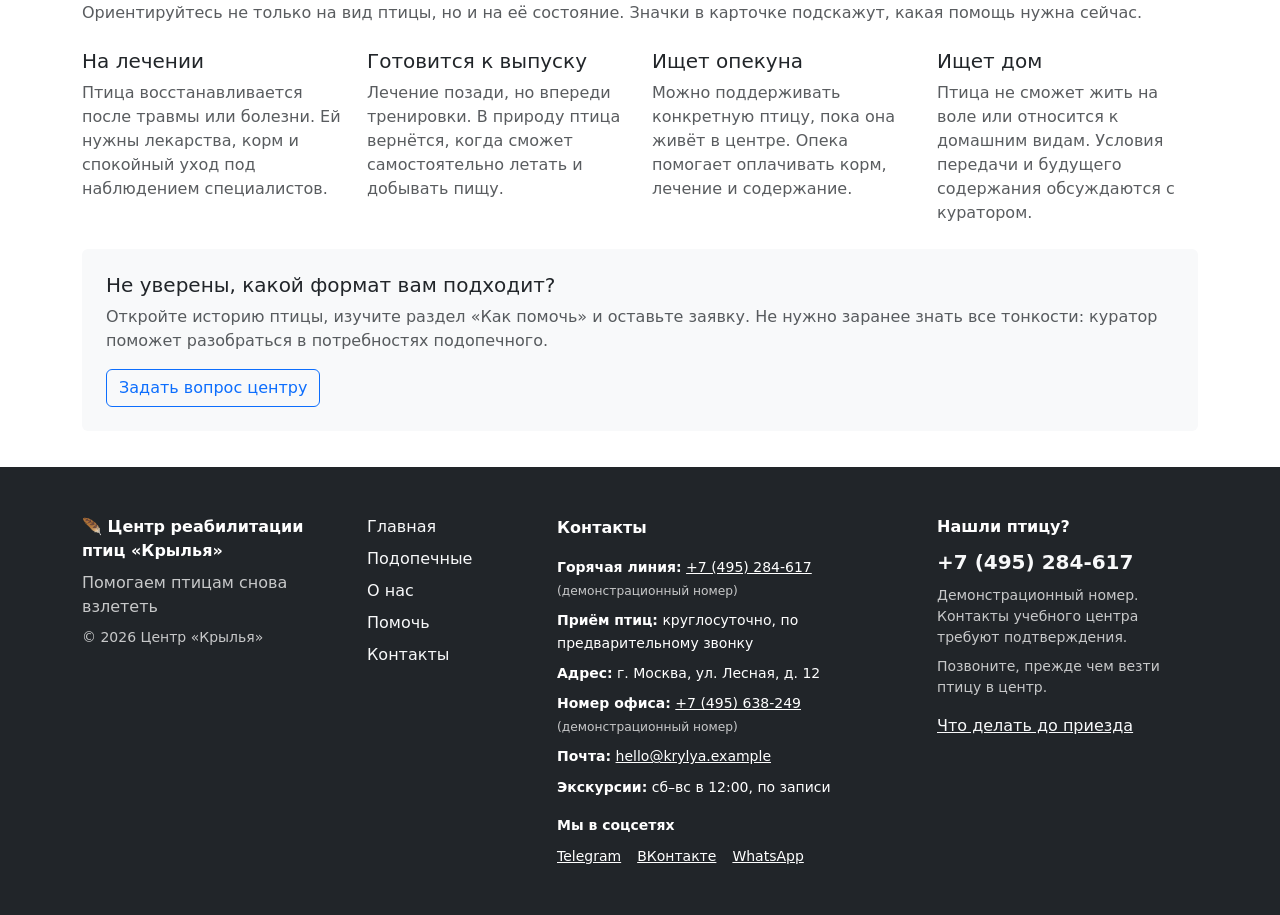
==== commit 75a11536: "feat: refresh navigation, contacts and fundraising visuals Add four-column footer, animated statisti" ====
--- a/catalog.html
+++ b/catalog.html
@@ -36,6 +36,9 @@
 
         <div class="collapse navbar-collapse" id="mainNavbar">
           <ul class="navbar-nav ms-auto align-items-lg-center">
+            <li class="nav-item">
+              <a class="nav-link" href="index.html">Главная</a>
+            </li>
             <li class="nav-item">
               <a class="nav-link active" aria-current="page" href="catalog.html">Подопечные</a>
             </li>
@@ -326,24 +329,40 @@
   <footer class="site-footer bg-dark text-white py-5">
     <div class="container">
       <div class="row g-4">
-        <div class="col-12 col-lg-5">
+        <div class="col-12 col-md-6 col-xl-3">
           <p class="fw-semibold mb-2">🪶 Центр реабилитации птиц «Крылья»</p>
-          <p class="mb-2 opacity-75">г. Москва, ул. Лесная, д. 12</p>
+          <p class="mb-2 opacity-75">Помогаем птицам снова взлететь</p>
           <p class="small mb-0 opacity-75">&copy; 2026 Центр «Крылья»</p>
         </div>
-        <div class="col-12 col-sm-6 col-lg-3">
+        <div class="col-12 col-md-6 col-xl-2">
           <nav class="d-flex flex-column align-items-start gap-2" aria-label="Навигация в подвале">
+            <a class="link-light text-decoration-none" href="index.html">Главная</a>
+            <a class="link-light text-decoration-none" href="catalog.html">Подопечные</a>
             <a class="link-light text-decoration-none" href="index.html#about">О нас</a>
-            <a class="link-light text-decoration-none" href="catalog.html">Подопечные</a>
-            <a class="link-light text-decoration-none" href="order.html">Заявка на опеку</a>
-            <a class="link-light text-decoration-none" href="help.html">Помочь центру</a>
+            <a class="link-light text-decoration-none" href="help.html">Помочь</a>
             <a class="link-light text-decoration-none" href="contacts.html">Контакты</a>
           </nav>
         </div>
-        <div class="col-12 col-sm-6 col-lg-4">
+        <div class="col-12 col-md-6 col-xl-4 footer-contacts">
+          <p class="fw-semibold mb-3">Контакты</p>
+          <ul class="list-unstyled d-flex flex-column gap-2 small mb-3">
+            <li><span class="fw-semibold">Горячая линия:</span> <a href="tel:+7495284617">+7 (495) 284-617</a> <span class="small opacity-75">(демонстрационный номер)</span></li>
+<li><span class="fw-semibold">Приём птиц:</span> круглосуточно, по предварительному звонку</li>
+<li><span class="fw-semibold">Адрес:</span> г. Москва, ул. Лесная, д. 12</li>
+<li><span class="fw-semibold">Номер офиса:</span> <a href="tel:+7495638249">+7 (495) 638-249</a> <span class="small opacity-75">(демонстрационный номер)</span></li>
+<li><span class="fw-semibold">Почта:</span> <a href="mailto:hello@krylya.example">hello@krylya.example</a></li>
+<li><span class="fw-semibold">Экскурсии:</span> сб–вс в 12:00, по записи</li>
+          </ul>
+          <p class="fw-semibold small mb-2">Мы в соцсетях</p>
+          <div class="d-flex flex-wrap gap-3 small"><a href="https://t.me/" target="_blank" rel="noopener">Telegram</a>
+<a href="https://vk.com/" target="_blank" rel="noopener">ВКонтакте</a>
+<a href="https://wa.me/" target="_blank" rel="noopener">WhatsApp</a></div>
+        </div>
+        <div class="col-12 col-md-6 col-xl-3">
           <p class="fw-semibold mb-2">Нашли птицу?</p>
-          <a class="link-light text-decoration-none fs-5 fw-semibold text-nowrap" href="tel:+79000000000">+7 (900) 000-00-00</a>
-          <p class="small opacity-75 mt-2 mb-3">Позвоните, прежде чем везти птицу в центр.</p>
+          <a class="link-light text-decoration-none fs-5 fw-semibold" href="tel:+7495284617">+7 (495) 284-617</a>
+          <p class="small opacity-75 mt-2 mb-2">Демонстрационный номер. Контакты учебного центра требуют подтверждения.</p>
+          <p class="small opacity-75 mb-3">Позвоните, прежде чем везти птицу в центр.</p>
           <a class="link-light" href="contacts.html#found">Что делать до приезда</a>
         </div>
       </div>
--- a/css/custom.css
+++ b/css/custom.css
@@ -29,6 +29,54 @@
 .page-content > * {
   margin-top: 0 !important;
   margin-bottom: 0 !important;
+}
+
+.site-header {
+  position: sticky;
+  top: 0;
+  z-index: 1020;
+  box-shadow: 0 2px 12px rgb(0 0 0 / 12%);
+}
+
+/* Якоря не прячутся за закреплённой шапкой. */
+[id] {
+  scroll-margin-top: calc(var(--site-header-height, 72px) + 16px);
+}
+
+.back-to-top {
+  position: fixed;
+  right: max(1rem, env(safe-area-inset-right));
+  bottom: max(1rem, env(safe-area-inset-bottom));
+  z-index: 1020;
+  width: 48px;
+  height: 48px;
+  padding: 0;
+  border-radius: 50%;
+  font-size: 1.75rem;
+  line-height: 1;
+  box-shadow: 0 3px 14px rgb(0 0 0 / 20%);
+}
+
+.back-to-top img {
+  display: block;
+  margin: auto;
+}
+
+.site-footer a {
+  color: inherit;
+  overflow-wrap: anywhere;
+}
+
+.footer-contacts {
+  line-height: 1.6;
+}
+
+.fund-illustration {
+  display: block;
+  width: 100%;
+  aspect-ratio: 24 / 13;
+  object-fit: cover;
+  border-bottom: 1px solid var(--bs-border-color);
 }
 
 .site-header .navbar-brand {
@@ -68,6 +116,8 @@
 
 /* Цифры в блоке «Центр в цифрах» */
 .stat-number {
+  font-variant-numeric: tabular-nums;
+  min-width: 4ch;
   font-size: 2.75rem;
   font-weight: 700;
 }
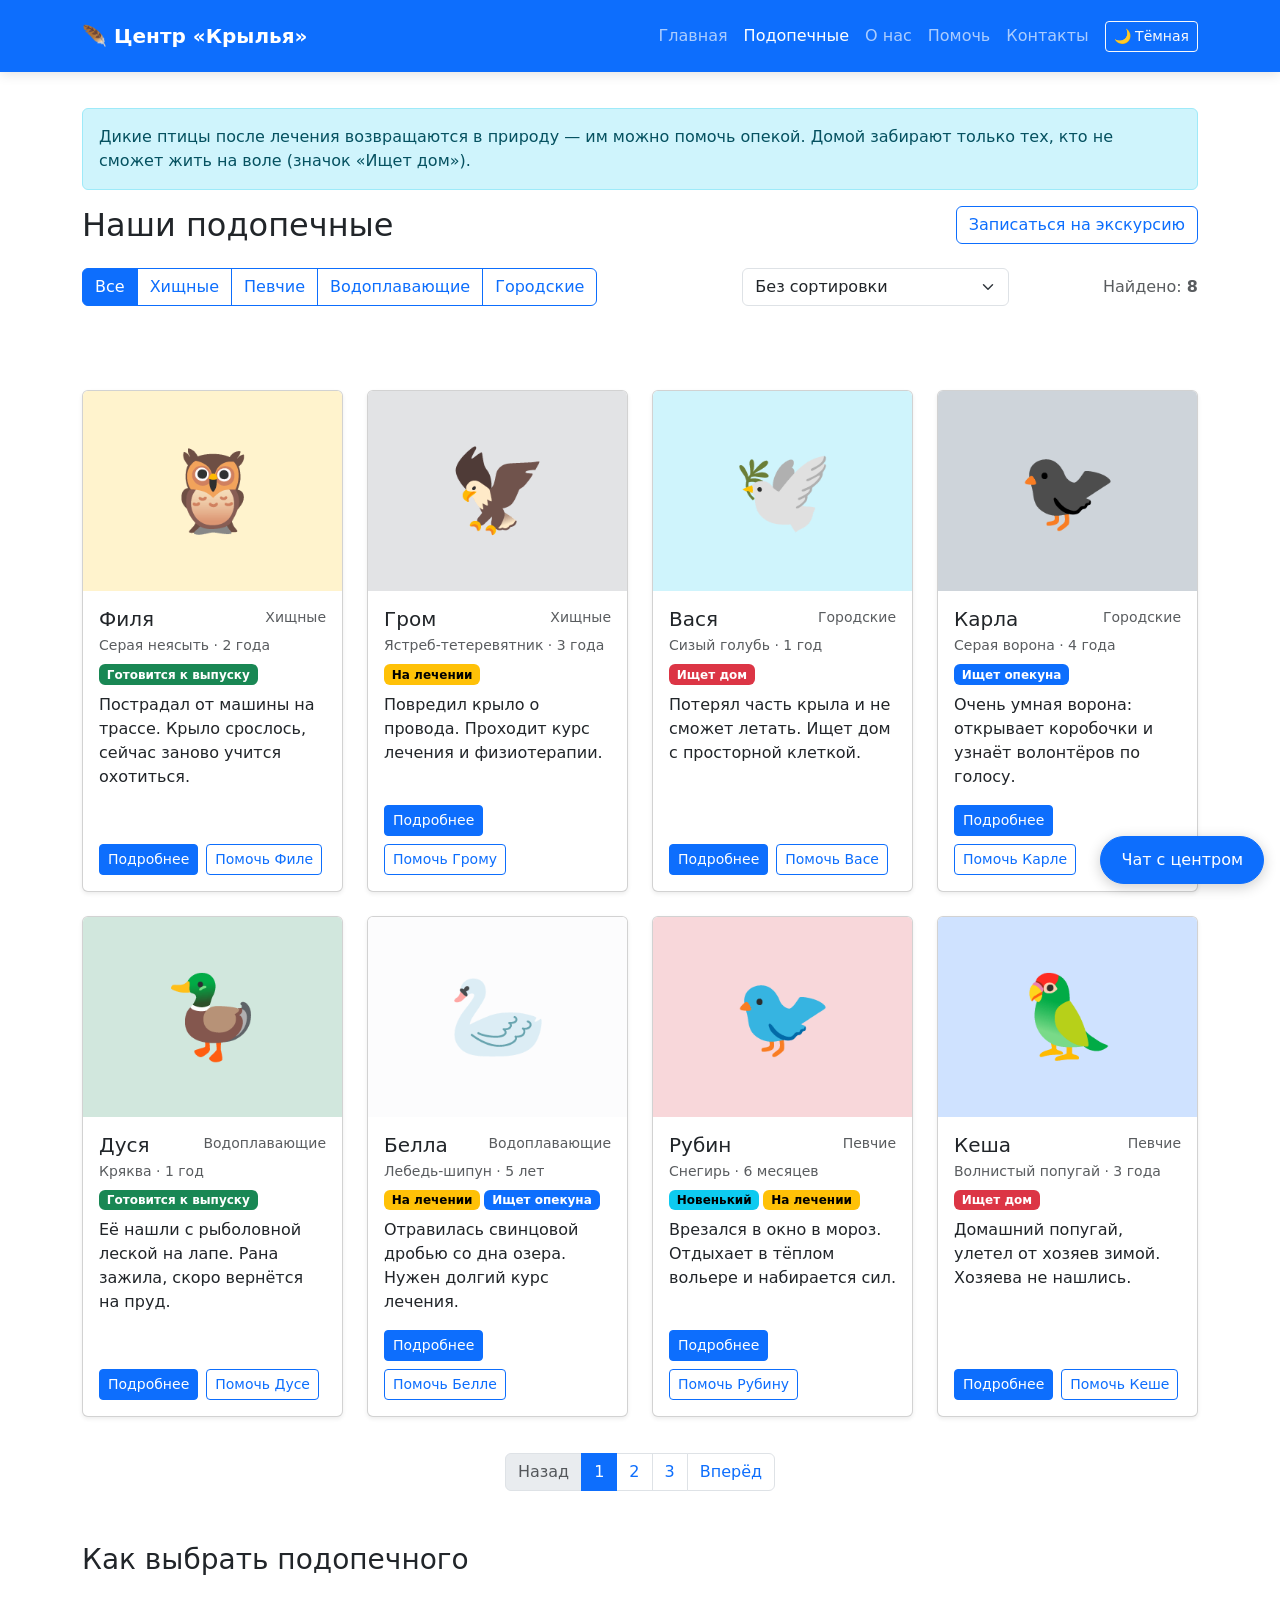
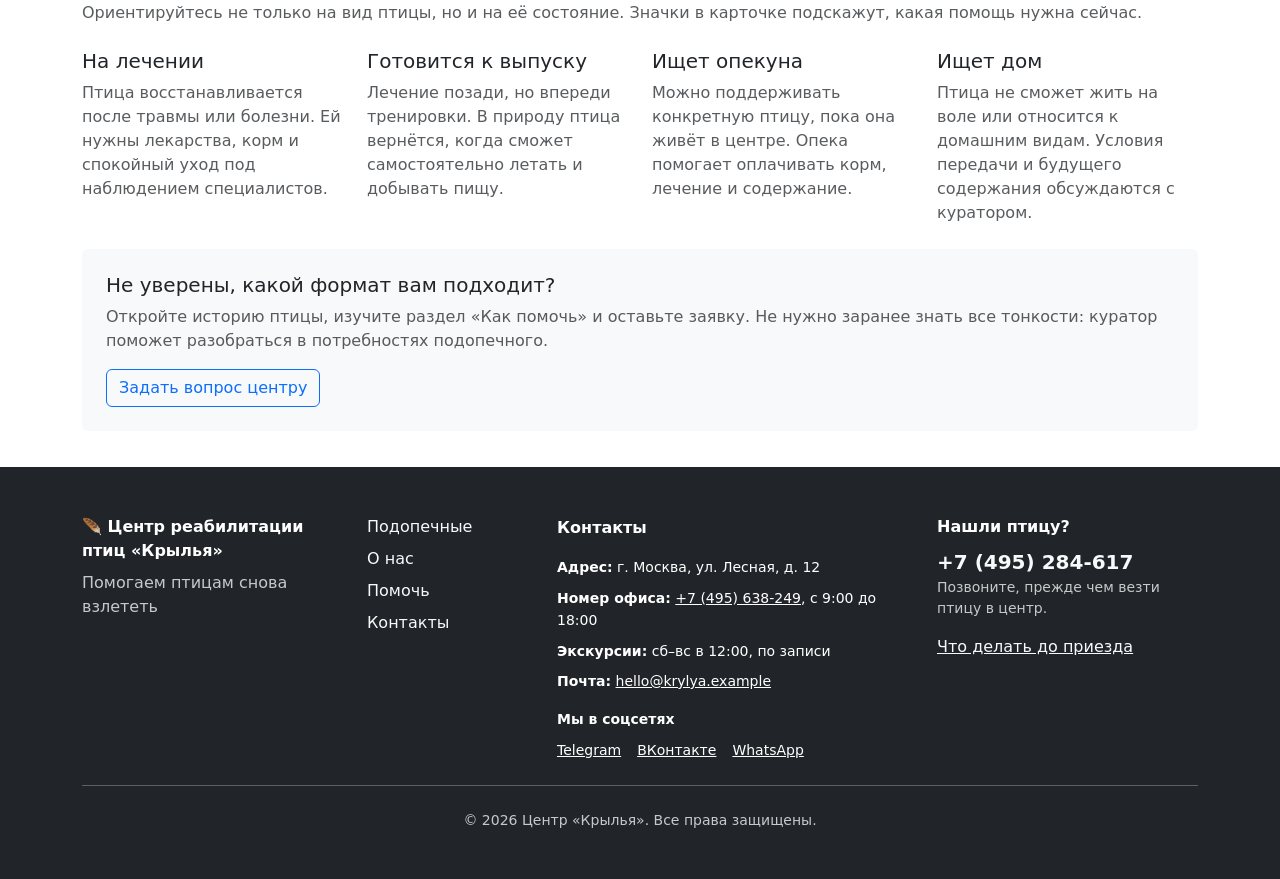
==== commit 3b3edb45: "feat: refine footer contacts and add support assistant" ====
--- a/catalog.html
+++ b/catalog.html
@@ -332,11 +332,9 @@
         <div class="col-12 col-md-6 col-xl-3">
           <p class="fw-semibold mb-2">🪶 Центр реабилитации птиц «Крылья»</p>
           <p class="mb-2 opacity-75">Помогаем птицам снова взлететь</p>
-          <p class="small mb-0 opacity-75">&copy; 2026 Центр «Крылья»</p>
         </div>
         <div class="col-12 col-md-6 col-xl-2">
           <nav class="d-flex flex-column align-items-start gap-2" aria-label="Навигация в подвале">
-            <a class="link-light text-decoration-none" href="index.html">Главная</a>
             <a class="link-light text-decoration-none" href="catalog.html">Подопечные</a>
             <a class="link-light text-decoration-none" href="index.html#about">О нас</a>
             <a class="link-light text-decoration-none" href="help.html">Помочь</a>
@@ -346,12 +344,10 @@
         <div class="col-12 col-md-6 col-xl-4 footer-contacts">
           <p class="fw-semibold mb-3">Контакты</p>
           <ul class="list-unstyled d-flex flex-column gap-2 small mb-3">
-            <li><span class="fw-semibold">Горячая линия:</span> <a href="tel:+7495284617">+7 (495) 284-617</a> <span class="small opacity-75">(демонстрационный номер)</span></li>
-<li><span class="fw-semibold">Приём птиц:</span> круглосуточно, по предварительному звонку</li>
-<li><span class="fw-semibold">Адрес:</span> г. Москва, ул. Лесная, д. 12</li>
-<li><span class="fw-semibold">Номер офиса:</span> <a href="tel:+7495638249">+7 (495) 638-249</a> <span class="small opacity-75">(демонстрационный номер)</span></li>
-<li><span class="fw-semibold">Почта:</span> <a href="mailto:hello@krylya.example">hello@krylya.example</a></li>
-<li><span class="fw-semibold">Экскурсии:</span> сб–вс в 12:00, по записи</li>
+            <li><span class="fw-semibold">Адрес:</span> г. Москва, ул. Лесная, д. 12</li>
+            <li><span class="fw-semibold">Номер офиса:</span> <a href="tel:+7495638249">+7 (495) 638-249</a>, с 9:00 до 18:00</li>
+            <li><span class="fw-semibold">Экскурсии:</span> сб–вс в 12:00, по записи</li>
+            <li><span class="fw-semibold">Почта:</span> <a href="mailto:hello@krylya.example">hello@krylya.example</a></li>
           </ul>
           <p class="fw-semibold small mb-2">Мы в соцсетях</p>
           <div class="d-flex flex-wrap gap-3 small"><a href="https://t.me/" target="_blank" rel="noopener">Telegram</a>
@@ -361,11 +357,12 @@
         <div class="col-12 col-md-6 col-xl-3">
           <p class="fw-semibold mb-2">Нашли птицу?</p>
           <a class="link-light text-decoration-none fs-5 fw-semibold" href="tel:+7495284617">+7 (495) 284-617</a>
-          <p class="small opacity-75 mt-2 mb-2">Демонстрационный номер. Контакты учебного центра требуют подтверждения.</p>
+
           <p class="small opacity-75 mb-3">Позвоните, прежде чем везти птицу в центр.</p>
           <a class="link-light" href="contacts.html#found">Что делать до приезда</a>
         </div>
       </div>
+      <p class="small text-center opacity-75 border-top border-secondary pt-4 mt-4 mb-0">&copy; 2026 Центр «Крылья». Все права защищены.</p>
     </div>
   </footer>
 
--- a/css/custom.css
+++ b/css/custom.css
@@ -60,6 +60,42 @@
 .back-to-top img {
   display: block;
   margin: auto;
+}
+
+.support-chat-toggle {
+  position: fixed;
+  right: max(1rem, env(safe-area-inset-right));
+  bottom: max(1rem, env(safe-area-inset-bottom));
+  z-index: 1030;
+  min-height: 48px;
+  border-radius: 24px;
+  padding-inline: 1.25rem;
+  box-shadow: 0 3px 14px rgb(0 0 0 / 20%);
+}
+
+.support-chat {
+  position: fixed;
+  right: max(1rem, env(safe-area-inset-right));
+  bottom: calc(max(1rem, env(safe-area-inset-bottom)) + 60px);
+  z-index: 1030;
+  width: min(360px, calc(100vw - 2rem));
+  max-height: calc(100dvh - 6rem);
+  overflow-y: auto;
+  overscroll-behavior: contain;
+}
+
+.support-chat[hidden] {
+  display: none;
+}
+
+.support-chat__body {
+  flex: 0 0 auto;
+}
+
+/* Чат и птица-наверх не перекрывают друг друга. */
+.back-to-top {
+  right: auto;
+  left: max(1rem, env(safe-area-inset-left));
 }
 
 .site-footer a {
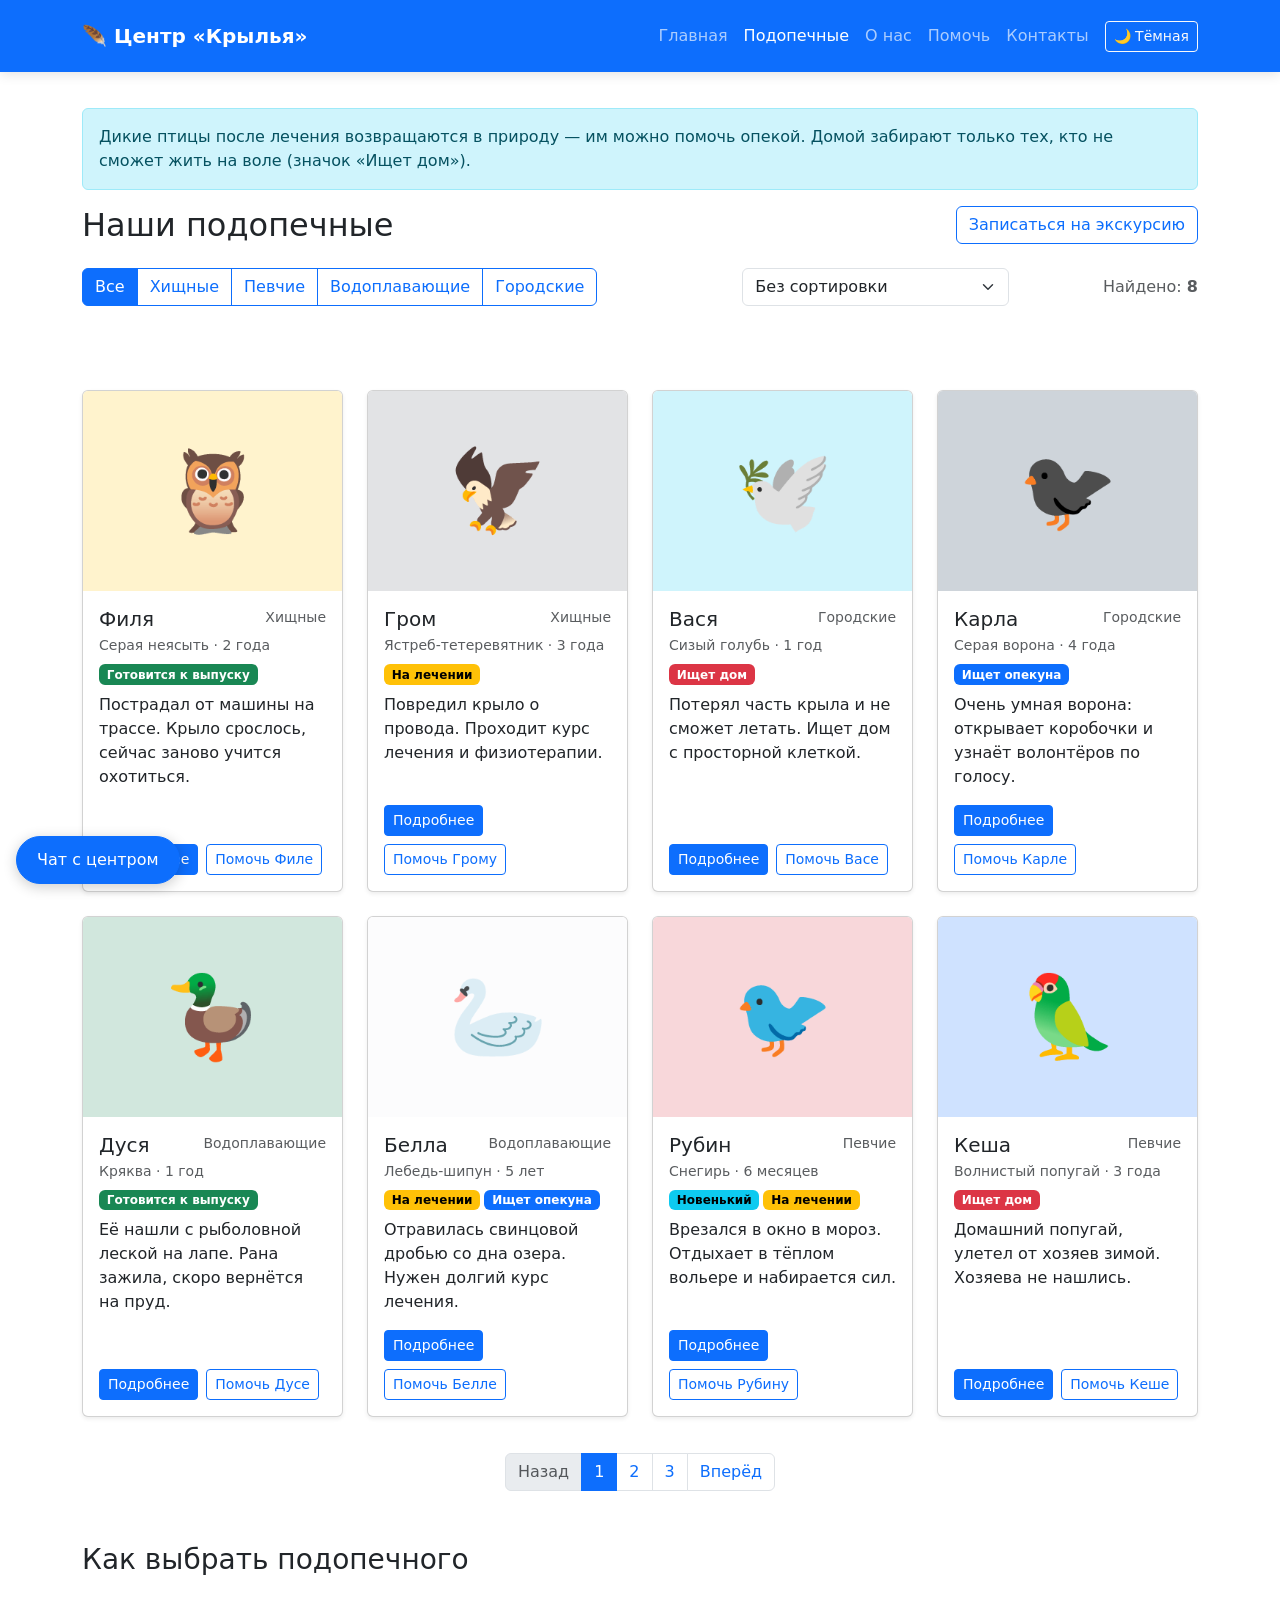
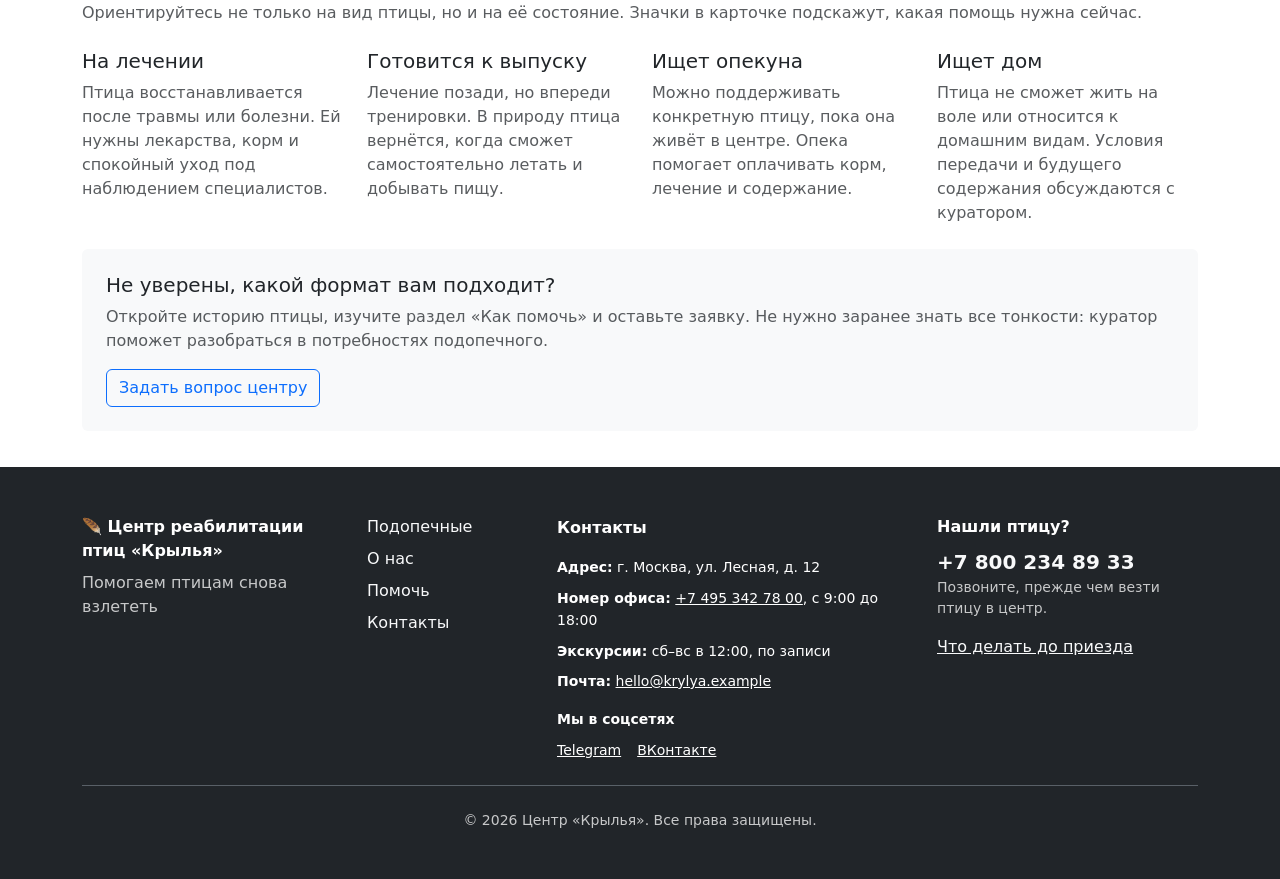
==== commit be54e5d7: "fix: update contact numbers and floating controls" ====
--- a/catalog.html
+++ b/catalog.html
@@ -345,18 +345,17 @@
           <p class="fw-semibold mb-3">Контакты</p>
           <ul class="list-unstyled d-flex flex-column gap-2 small mb-3">
             <li><span class="fw-semibold">Адрес:</span> г. Москва, ул. Лесная, д. 12</li>
-            <li><span class="fw-semibold">Номер офиса:</span> <a href="tel:+7495638249">+7 (495) 638-249</a>, с 9:00 до 18:00</li>
+            <li><span class="fw-semibold">Номер офиса:</span> <a href="tel:+74953427800">+7 495 342 78 00</a>, с 9:00 до 18:00</li>
             <li><span class="fw-semibold">Экскурсии:</span> сб–вс в 12:00, по записи</li>
             <li><span class="fw-semibold">Почта:</span> <a href="mailto:hello@krylya.example">hello@krylya.example</a></li>
           </ul>
           <p class="fw-semibold small mb-2">Мы в соцсетях</p>
           <div class="d-flex flex-wrap gap-3 small"><a href="https://t.me/" target="_blank" rel="noopener">Telegram</a>
-<a href="https://vk.com/" target="_blank" rel="noopener">ВКонтакте</a>
-<a href="https://wa.me/" target="_blank" rel="noopener">WhatsApp</a></div>
+<a href="https://vk.com/" target="_blank" rel="noopener">ВКонтакте</a></div>
         </div>
         <div class="col-12 col-md-6 col-xl-3">
           <p class="fw-semibold mb-2">Нашли птицу?</p>
-          <a class="link-light text-decoration-none fs-5 fw-semibold" href="tel:+7495284617">+7 (495) 284-617</a>
+          <a class="link-light text-decoration-none fs-5 fw-semibold" href="tel:+78002348933">+7 800 234 89 33</a>
 
           <p class="small opacity-75 mb-3">Позвоните, прежде чем везти птицу в центр.</p>
           <a class="link-light" href="contacts.html#found">Что делать до приезда</a>
--- a/css/custom.css
+++ b/css/custom.css
@@ -64,7 +64,7 @@
 
 .support-chat-toggle {
   position: fixed;
-  right: max(1rem, env(safe-area-inset-right));
+  left: max(1rem, env(safe-area-inset-left));
   bottom: max(1rem, env(safe-area-inset-bottom));
   z-index: 1030;
   min-height: 48px;
@@ -75,7 +75,7 @@
 
 .support-chat {
   position: fixed;
-  right: max(1rem, env(safe-area-inset-right));
+  left: max(1rem, env(safe-area-inset-left));
   bottom: calc(max(1rem, env(safe-area-inset-bottom)) + 60px);
   z-index: 1030;
   width: min(360px, calc(100vw - 2rem));
@@ -90,12 +90,6 @@
 
 .support-chat__body {
   flex: 0 0 auto;
-}
-
-/* Чат и птица-наверх не перекрывают друг друга. */
-.back-to-top {
-  right: auto;
-  left: max(1rem, env(safe-area-inset-left));
 }
 
 .site-footer a {
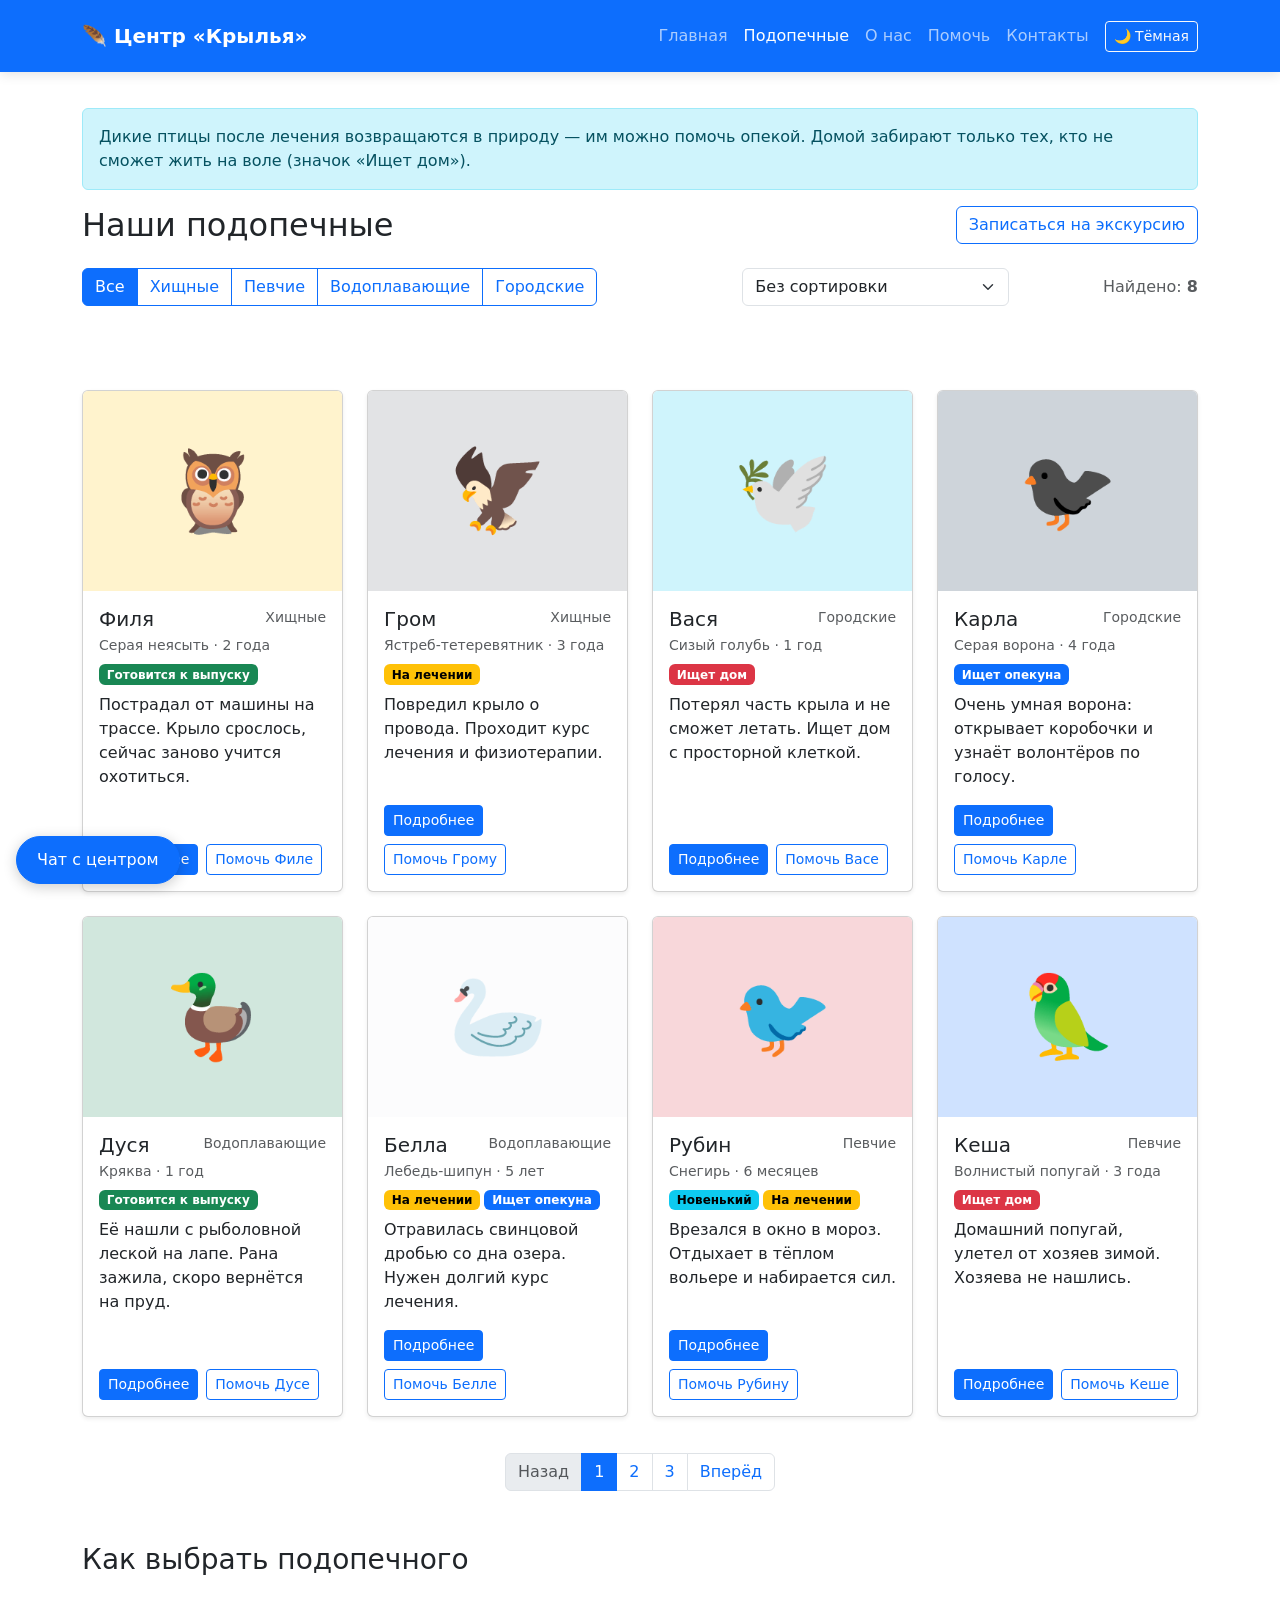
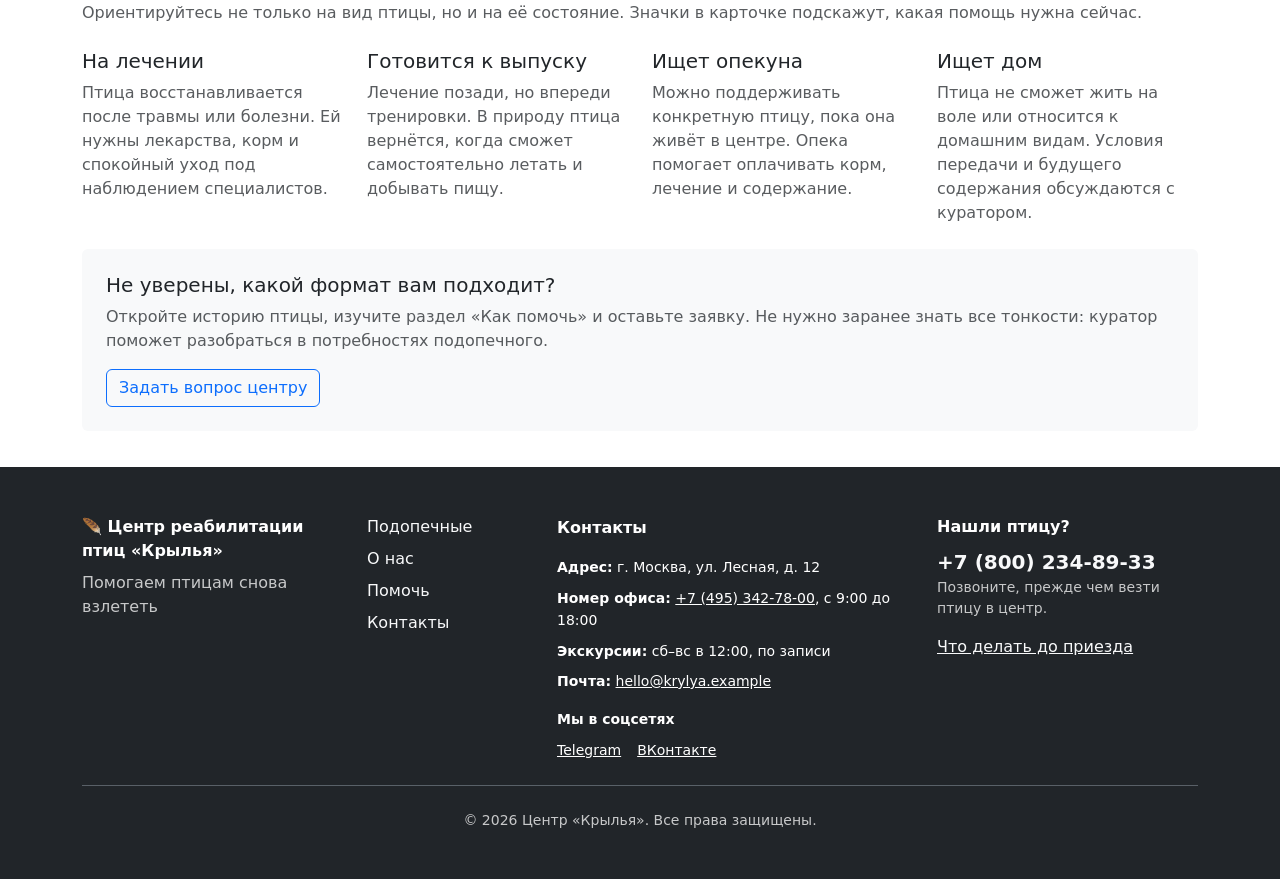
==== commit 5acbfcec: "fix: standardize phone number formatting across site" ====
--- a/catalog.html
+++ b/catalog.html
@@ -345,7 +345,7 @@
           <p class="fw-semibold mb-3">Контакты</p>
           <ul class="list-unstyled d-flex flex-column gap-2 small mb-3">
             <li><span class="fw-semibold">Адрес:</span> г. Москва, ул. Лесная, д. 12</li>
-            <li><span class="fw-semibold">Номер офиса:</span> <a href="tel:+74953427800">+7 495 342 78 00</a>, с 9:00 до 18:00</li>
+            <li><span class="fw-semibold">Номер офиса:</span> <a href="tel:+74953427800">+7 (495) 342-78-00</a>, с 9:00 до 18:00</li>
             <li><span class="fw-semibold">Экскурсии:</span> сб–вс в 12:00, по записи</li>
             <li><span class="fw-semibold">Почта:</span> <a href="mailto:hello@krylya.example">hello@krylya.example</a></li>
           </ul>
@@ -355,7 +355,7 @@
         </div>
         <div class="col-12 col-md-6 col-xl-3">
           <p class="fw-semibold mb-2">Нашли птицу?</p>
-          <a class="link-light text-decoration-none fs-5 fw-semibold" href="tel:+78002348933">+7 800 234 89 33</a>
+          <a class="link-light text-decoration-none fs-5 fw-semibold" href="tel:+78002348933">+7 (800) 234-89-33</a>
 
           <p class="small opacity-75 mb-3">Позвоните, прежде чем везти птицу в центр.</p>
           <a class="link-light" href="contacts.html#found">Что делать до приезда</a>
